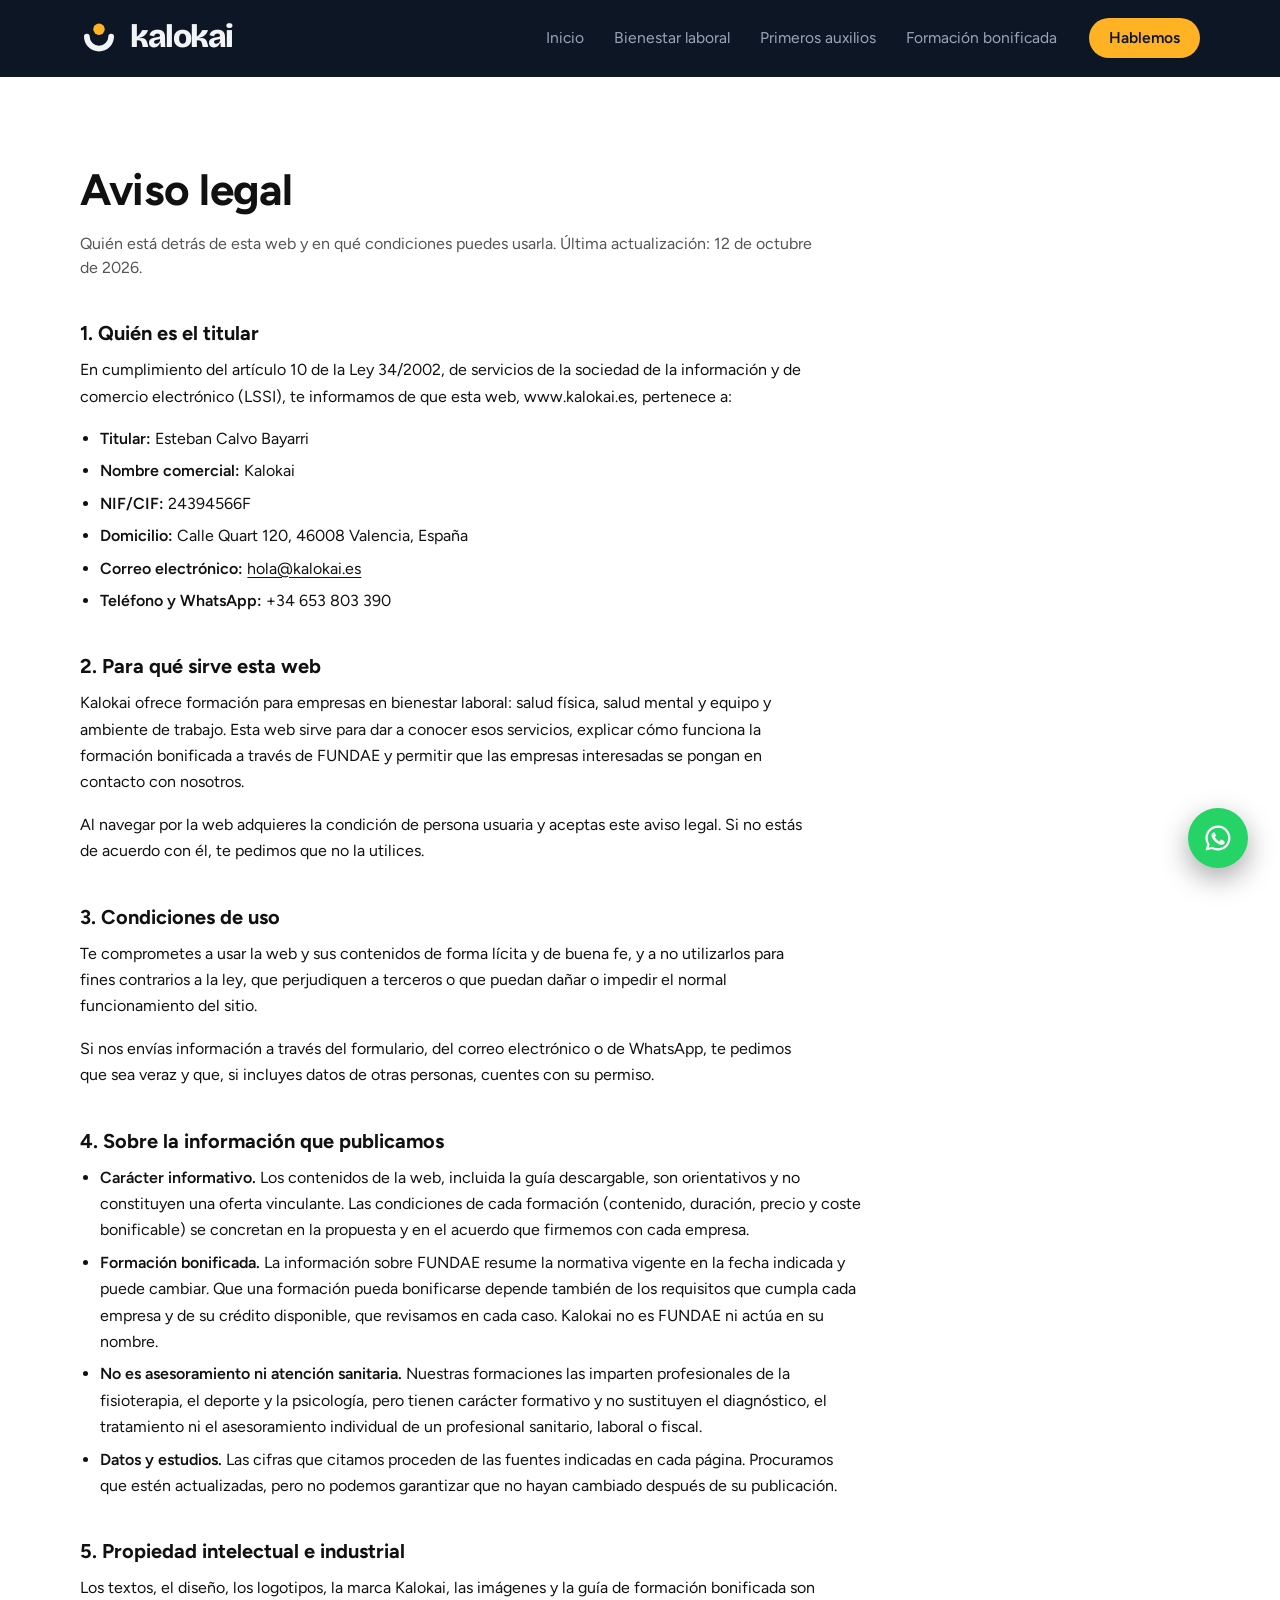
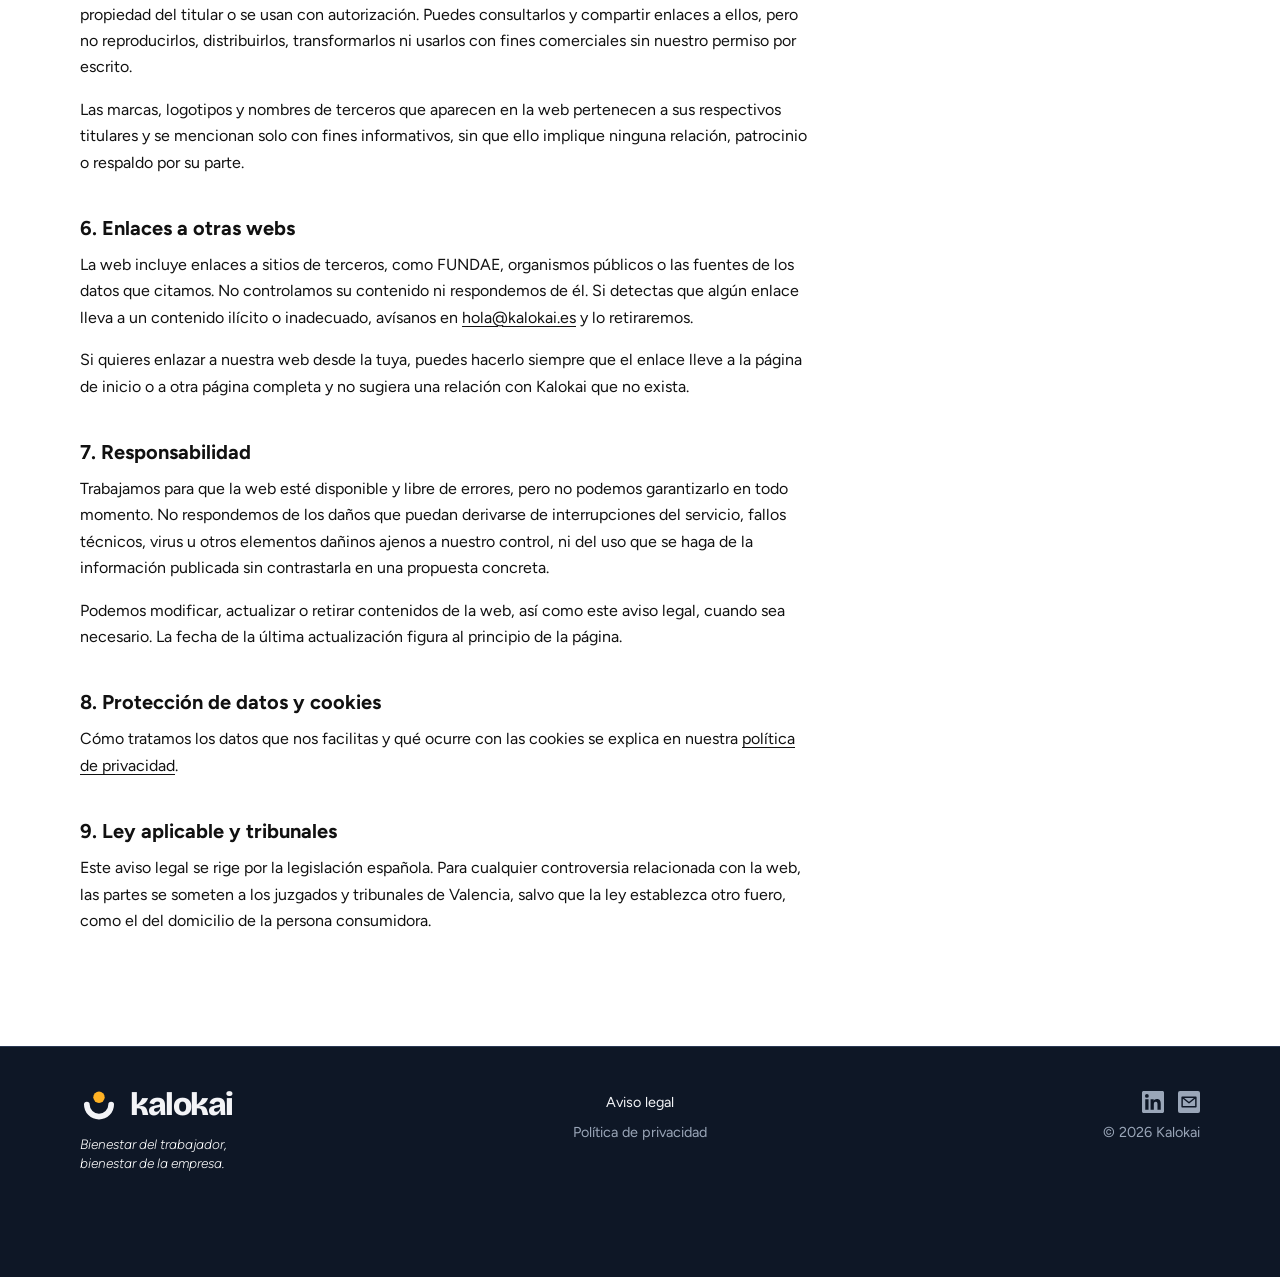
==== aviso-legal.html @ b776b87e "Pie: el correo pasa a ser un icono, junto al de LinkedIn Co-Authored-By: Claude Opus 5.5 <noreply@an" ====
<!doctype html>
<html lang="es">
<head>
  <meta charset="utf-8">
  <meta name="viewport" content="width=device-width, initial-scale=1">
  <title>Aviso legal · Kalokai</title>
  <meta name="description" content="Datos identificativos del titular de la web de Kalokai y condiciones de uso del sitio.">
  <meta name="theme-color" content="#0E1726">
  <meta name="robots" content="noindex">
  <link rel="icon" href="favicon.svg" type="image/svg+xml">
  <link rel="preconnect" href="https://fonts.googleapis.com">
  <link rel="preconnect" href="https://fonts.gstatic.com" crossorigin>
  <link href="https://fonts.googleapis.com/css2?family=Bricolage+Grotesque:opsz,wght@12..96,600;12..96,800&family=Figtree:ital,wght@0,400;0,500;0,600;1,300&display=swap" rel="stylesheet">
  <link rel="stylesheet" href="styles.css">
</head>
<body class="legal-page">
  <a class="skip" href="#contenido">Saltar al contenido</a>

  <header class="site-header">
    <div class="wrap header-inner">
      <a class="logo" href="index.html" aria-label="Kalokai, inicio">
        <svg class="logo-mark" viewBox="0 0 100 100" aria-hidden="true">
          <path d="M18 46 A32 32 0 0 0 82 46" class="logo-arc"></path>
          <circle cx="50" cy="27" r="15" class="logo-dot"></circle>
        </svg>
        <span class="logo-word">kalokai</span>
      </a>
      <nav aria-label="Principal">
        <ul class="nav">
          <li><a href="index.html">Inicio</a></li>
          <li><a href="bienestar-laboral.html">Bienestar laboral</a></li>
          <li><a href="primeros-auxilios.html">Primeros auxilios</a></li>
          <li><a href="formacion-bonificada.html">Formación bonificada</a></li>
        </ul>
      </nav>
      <a class="btn btn-small" href="#solicitud" data-solicitud>Hablemos</a>
    </div>
  </header>

  <main id="contenido">
    <section class="hero page-hero">
      <div class="wrap">
        <h1 class="display">Aviso legal</h1>
        <p class="lede">Quién está detrás de esta web y en qué condiciones puedes usarla. Última actualización: 12 de octubre de 2026.</p>
      </div>
    </section>

    <section class="legal-section">
      <div class="wrap legal">

        <h2>1. Quién es el titular</h2>
        <p>En cumplimiento del artículo 10 de la Ley 34/2002, de servicios de la sociedad de la información y de comercio electrónico (LSSI), te informamos de que esta web, www.kalokai.es, pertenece a:</p>
        <ul>
          <li><strong>Titular:</strong> Esteban Calvo Bayarri</li>
          <li><strong>Nombre comercial:</strong> Kalokai</li>
          <li><strong>NIF/CIF:</strong> 24394566F</li>
          <li><strong>Domicilio:</strong> Calle Quart 120, 46008 Valencia, España</li>
          <li><strong>Correo electrónico:</strong> <a href="mailto:hola@kalokai.es">hola@kalokai.es</a></li>
          <li><strong>Teléfono y WhatsApp:</strong> +34 653 803 390</li>
        </ul>

        <h2>2. Para qué sirve esta web</h2>
        <p>Kalokai ofrece formación para empresas en bienestar laboral: salud física, salud mental y equipo y ambiente de trabajo. Esta web sirve para dar a conocer esos servicios, explicar cómo funciona la formación bonificada a través de FUNDAE y permitir que las empresas interesadas se pongan en contacto con nosotros.</p>
        <p>Al navegar por la web adquieres la condición de persona usuaria y aceptas este aviso legal. Si no estás de acuerdo con él, te pedimos que no la utilices.</p>

        <h2>3. Condiciones de uso</h2>
        <p>Te comprometes a usar la web y sus contenidos de forma lícita y de buena fe, y a no utilizarlos para fines contrarios a la ley, que perjudiquen a terceros o que puedan dañar o impedir el normal funcionamiento del sitio.</p>
        <p>Si nos envías información a través del formulario, del correo electrónico o de WhatsApp, te pedimos que sea veraz y que, si incluyes datos de otras personas, cuentes con su permiso.</p>

        <h2>4. Sobre la información que publicamos</h2>
        <ul>
          <li><strong>Carácter informativo.</strong> Los contenidos de la web, incluida la guía descargable, son orientativos y no constituyen una oferta vinculante. Las condiciones de cada formación (contenido, duración, precio y coste bonificable) se concretan en la propuesta y en el acuerdo que firmemos con cada empresa.</li>
          <li><strong>Formación bonificada.</strong> La información sobre FUNDAE resume la normativa vigente en la fecha indicada y puede cambiar. Que una formación pueda bonificarse depende también de los requisitos que cumpla cada empresa y de su crédito disponible, que revisamos en cada caso. Kalokai no es FUNDAE ni actúa en su nombre.</li>
          <li><strong>No es asesoramiento ni atención sanitaria.</strong> Nuestras formaciones las imparten profesionales de la fisioterapia, el deporte y la psicología, pero tienen carácter formativo y no sustituyen el diagnóstico, el tratamiento ni el asesoramiento individual de un profesional sanitario, laboral o fiscal.</li>
          <li><strong>Datos y estudios.</strong> Las cifras que citamos proceden de las fuentes indicadas en cada página. Procuramos que estén actualizadas, pero no podemos garantizar que no hayan cambiado después de su publicación.</li>
        </ul>

        <h2>5. Propiedad intelectual e industrial</h2>
        <p>Los textos, el diseño, los logotipos, la marca Kalokai, las imágenes y la guía de formación bonificada son propiedad del titular o se usan con autorización. Puedes consultarlos y compartir enlaces a ellos, pero no reproducirlos, distribuirlos, transformarlos ni usarlos con fines comerciales sin nuestro permiso por escrito.</p>
        <p>Las marcas, logotipos y nombres de terceros que aparecen en la web pertenecen a sus respectivos titulares y se mencionan solo con fines informativos, sin que ello implique ninguna relación, patrocinio o respaldo por su parte.</p>

        <h2>6. Enlaces a otras webs</h2>
        <p>La web incluye enlaces a sitios de terceros, como FUNDAE, organismos públicos o las fuentes de los datos que citamos. No controlamos su contenido ni respondemos de él. Si detectas que algún enlace lleva a un contenido ilícito o inadecuado, avísanos en <a href="mailto:hola@kalokai.es">hola@kalokai.es</a> y lo retiraremos.</p>
        <p>Si quieres enlazar a nuestra web desde la tuya, puedes hacerlo siempre que el enlace lleve a la página de inicio o a otra página completa y no sugiera una relación con Kalokai que no exista.</p>

        <h2>7. Responsabilidad</h2>
        <p>Trabajamos para que la web esté disponible y libre de errores, pero no podemos garantizarlo en todo momento. No respondemos de los daños que puedan derivarse de interrupciones del servicio, fallos técnicos, virus u otros elementos dañinos ajenos a nuestro control, ni del uso que se haga de la información publicada sin contrastarla en una propuesta concreta.</p>
        <p>Podemos modificar, actualizar o retirar contenidos de la web, así como este aviso legal, cuando sea necesario. La fecha de la última actualización figura al principio de la página.</p>

        <h2>8. Protección de datos y cookies</h2>
        <p>Cómo tratamos los datos que nos facilitas y qué ocurre con las cookies se explica en nuestra <a href="privacidad.html">política de privacidad</a>.</p>

        <h2>9. Ley aplicable y tribunales</h2>
        <p>Este aviso legal se rige por la legislación española. Para cualquier controversia relacionada con la web, las partes se someten a los juzgados y tribunales de Valencia, salvo que la ley establezca otro fuero, como el del domicilio de la persona consumidora.</p>

      </div>
    </section>
  </main>

  <footer class="site-footer">
    <div class="wrap footer-inner">
      <div class="footer-brand">
        <a class="logo" href="index.html" aria-label="Kalokai, inicio">
          <svg class="logo-mark" viewBox="0 0 100 100" aria-hidden="true">
            <path d="M18 46 A32 32 0 0 0 82 46" class="logo-arc"></path>
            <circle cx="50" cy="27" r="15" class="logo-dot"></circle>
          </svg>
          <span class="logo-word">kalokai</span>
        </a>
        <p class="footer-claim">Bienestar del trabajador,<br>bienestar de la empresa.</p>
      </div>
      <div class="footer-links">
        <a class="footer-link" href="aviso-legal.html" aria-current="page">Aviso legal</a>
        <a class="footer-link" href="privacidad.html">Política de privacidad</a>
      </div>
      <div class="footer-contact">
        <div class="footer-social">
          <a class="footer-icon footer-linkedin" href="https://www.linkedin.com/company/kalokai/" target="_blank" rel="noopener" aria-label="Kalokai en LinkedIn">
            <svg viewBox="0 0 24 24" aria-hidden="true"><path d="M20.45 20.45h-3.56v-5.57c0-1.33-.02-3.04-1.85-3.04-1.85 0-2.14 1.45-2.14 2.94v5.67H9.35V9h3.41v1.56h.05c.48-.9 1.64-1.85 3.37-1.85 3.6 0 4.27 2.37 4.27 5.46v6.28ZM5.34 7.43a2.06 2.06 0 1 1 0-4.13 2.06 2.06 0 0 1 0 4.13ZM7.12 20.45H3.56V9h3.56v11.45ZM22.22 0H1.77C.79 0 0 .77 0 1.73v20.54C0 23.23.79 24 1.77 24h20.45c.98 0 1.78-.77 1.78-1.73V1.73C24 .77 23.2 0 22.22 0Z"/></svg>
          </a>
          <a class="footer-icon footer-mail-icon" href="mailto:hola@kalokai.es" aria-label="Escríbenos a hola@kalokai.es" title="hola@kalokai.es">
            <svg viewBox="0 0 24 24" aria-hidden="true"><rect width="24" height="24" rx="2.2"/><path class="cut" d="M4.5 6.8h15v10.4h-15zM5.2 7.4l6.8 5.4 6.8-5.4"/></svg>
          </a>
        </div>
        <p class="small">© 2026 Kalokai</p>
      </div>
    </div>
  </footer>

  <a class="wa-float" href="https://wa.me/34653803390?text=Hola%20Kalokai%2C%20me%20gustar%C3%ADa%20recibir%20informaci%C3%B3n." target="_blank" rel="noopener" aria-label="Escríbenos por WhatsApp">
    <svg viewBox="0 0 24 24" aria-hidden="true"><path d="M12 2a10 10 0 0 0-8.6 15.1L2 22l5-1.3A10 10 0 1 0 12 2Zm0 18.2a8.2 8.2 0 0 1-4.2-1.1l-.3-.2-3 .8.8-2.9-.2-.3A8.2 8.2 0 1 1 12 20.2Zm4.5-6.1c-.2-.1-1.5-.7-1.7-.8-.2-.1-.4-.1-.6.1l-.8 1c-.1.2-.3.2-.5.1a6.7 6.7 0 0 1-3.3-2.9c-.3-.4.3-.4.7-1.4.1-.2 0-.3 0-.4l-.8-1.8c-.2-.5-.4-.4-.6-.4h-.5a1 1 0 0 0-.7.3 3 3 0 0 0-.9 2.2 5.2 5.2 0 0 0 1.1 2.7 11.8 11.8 0 0 0 4.5 4c1.7.7 2.3.8 3.1.6.5-.1 1.5-.6 1.7-1.2.2-.6.2-1.1.2-1.2-.1-.1-.2-.2-.5-.3Z"/></svg>
  </a>

  <script src="script.js"></script>
</body>
</html>
---- styles.css ----
/* Kalokai — hoja de estilos */

:root {
  /* Paleta */
  --noche: #0E1726;       /* fondo principal */
  --medianoche: #182540;  /* tarjetas y bloques */
  --linea: #2A3852;       /* bordes y separadores */
  --bruma: #9AA6B8;       /* texto secundario */
  --niebla: #C9D1DD;      /* texto de lectura sobre oscuro */
  --claro: #F3F4F7;       /* texto principal y secciones claras */
  --pizarra: #4B5768;     /* texto secundario sobre fondo claro */
  --linea-clara: #D5DAE2; /* separadores sobre fondo claro */
  --ambar: #FFB224;       /* color de marca */
  --ambar-hover: #FFC24D;

  --display: "Bricolage Grotesque", "Helvetica Neue", Arial, sans-serif;
  --text: "Figtree", "Helvetica Neue", Arial, sans-serif;

  --wrap: 1200px;
  --gutter: clamp(16px, 4vw, 40px);
  --section: clamp(80px, 11vw, 144px);
  --radius-lg: 28px;
  --radius-md: 20px;
}

*, *::before, *::after { box-sizing: border-box; }

html { scroll-behavior: smooth; }

body {
  margin: 0;
  background: var(--noche);
  color: var(--claro);
  font-family: var(--text);
  font-size: 1.0625rem;
  line-height: 1.6;
  -webkit-font-smoothing: antialiased;
}

a { color: inherit; }

:focus-visible {
  outline: 2px solid var(--ambar);
  outline-offset: 3px;
  border-radius: 4px;
}

.skip {
  position: absolute;
  left: 16px;
  top: -60px;
  background: var(--ambar);
  color: var(--noche);
  padding: 10px 16px;
  border-radius: 999px;
  z-index: 20;
}
.skip:focus { top: 12px; }

.wrap {
  max-width: var(--wrap);
  margin: 0 auto;
  padding: 0 var(--gutter);
}

/* Logo */

.logo {
  display: inline-flex;
  align-items: center;
  gap: 12px;
  text-decoration: none;
}
.logo-mark { width: 38px; height: 38px; flex-shrink: 0; }
.logo-arc { fill: none; stroke: var(--claro); stroke-width: 15; stroke-linecap: round; }
.logo-dot { fill: var(--ambar); }
.logo-word {
  font-family: var(--display);
  font-weight: 800;
  font-size: 2rem;
  line-height: 1;
  letter-spacing: -0.045em;
  padding-bottom: 3px;
}

/* Tipografía */

.display {
  font-family: var(--display);
  font-weight: 800;
  font-size: clamp(2.9rem, 1.4rem + 5.6vw, 6rem);
  line-height: 0.98;
  letter-spacing: -0.04em;
  margin: 0;
  text-wrap: balance;
}

.h2 {
  font-family: var(--display);
  font-weight: 800;
  font-size: clamp(2.1rem, 1.4rem + 2.6vw, 3.6rem);
  line-height: 1.02;
  letter-spacing: -0.035em;
  margin: 0;
  text-wrap: balance;
}

p { margin: 0 0 1em; }

.lede {
  font-size: clamp(1.15rem, 1rem + 0.5vw, 1.375rem);
  line-height: 1.55;
  color: var(--niebla);
  max-width: 34em;
  margin: 28px 0 0;
}

.intro {
  color: var(--bruma);
  font-size: 1.125rem;
  max-width: 34em;
  margin: 0;
}

.lede strong { font-weight: 600; color: var(--claro); }

/* Botones y enlaces */

.btn {
  display: inline-block;
  background: var(--ambar);
  color: var(--noche);
  font-family: var(--text);
  font-size: 1.0625rem;
  font-weight: 600;
  line-height: 1.2;
  text-decoration: none;
  padding: 16px 28px;
  border: 0;
  border-radius: 999px;
  cursor: pointer;
  transition: background-color 0.2s ease;
}
.btn:hover { background: var(--ambar-hover); }
.btn-small { padding: 11px 20px; font-size: 0.975rem; }

.link {
  font-weight: 500;
  text-decoration: underline;
  text-decoration-color: var(--ambar);
  text-decoration-thickness: 2px;
  text-underline-offset: 6px;
}
.link:hover { color: #FFFFFF; }

/* Cabecera */

.site-header {
  position: sticky;
  top: 0;
  z-index: 10;
  background: color-mix(in srgb, var(--noche) 88%, transparent);
  backdrop-filter: blur(10px);
  border-bottom: 1px solid transparent;
  transition: border-color 0.2s ease;
}
.site-header.scrolled { border-bottom-color: var(--linea); }

.header-inner {
  display: flex;
  align-items: center;
  gap: 32px;
  height: 76px;
}
.header-inner nav { margin-left: auto; }

.nav {
  display: flex;
  gap: 30px;
  list-style: none;
  margin: 0;
  padding: 0;
}
.nav a {
  text-decoration: none;
  font-size: 0.975rem;
  color: var(--bruma);
}
.nav a:hover { color: var(--claro); }

/* Portada */

.hero { padding: clamp(56px, 9vw, 120px) 0 var(--section); overflow: hidden; }

.hero-grid {
  display: grid;
  grid-template-columns: minmax(0, 1.4fr) minmax(0, 1fr);
  gap: clamp(40px, 6vw, 96px);
  align-items: center;
}

.actions {
  display: flex;
  flex-wrap: wrap;
  align-items: center;
  gap: 18px 32px;
  margin-top: 40px;
}

.hero-art { justify-self: end; width: 100%; max-width: 440px; }
.hero-art svg { display: block; width: 100%; height: auto; overflow: visible; }
.ring { fill: none; stroke: var(--linea); stroke-width: 0.6; }
.art-arc { fill: none; stroke: var(--claro); stroke-width: 13; stroke-linecap: round; }
.art-dot { fill: var(--ambar); }

/* El único movimiento automático: el símbolo se dibuja al cargar */
@media (prefers-reduced-motion: no-preference) {
  .art-arc {
    stroke-dasharray: 101;
    stroke-dashoffset: 101;
    animation: draw 1.1s cubic-bezier(0.6, 0, 0.2, 1) 0.2s forwards;
  }
  .art-dot {
    transform-box: fill-box;
    transform-origin: center;
    animation: rise 0.9s cubic-bezier(0.2, 0.8, 0.2, 1.2) 0.9s both;
  }
}
@keyframes draw { to { stroke-dashoffset: 0; } }
@keyframes rise {
  from { opacity: 0; transform: translateY(40%) scale(0.6); }
  to { opacity: 1; transform: none; }
}

/* Enfoque */

.approach { padding: var(--section) 0; }

.approach-head,
.section-head {
  display: grid;
  grid-template-columns: minmax(0, 1fr) minmax(0, 1fr);
  gap: 24px clamp(40px, 6vw, 96px);
  align-items: end;
  margin-bottom: clamp(48px, 6vw, 72px);
}

.principles {
  list-style: none;
  margin: 0;
  padding: 0;
  display: grid;
  grid-template-columns: repeat(3, minmax(0, 1fr));
  gap: clamp(28px, 4vw, 56px);
}
.principles li { border-top: 1px solid var(--linea); padding-top: 32px; }
.principles h3 {
  font-family: var(--display);
  font-weight: 600;
  font-size: 1.6rem;
  line-height: 1.15;
  letter-spacing: -0.02em;
  margin: 22px 0 12px;
}
.principles p { color: var(--bruma); margin: 0; }

.icon {
  width: 32px;
  height: 32px;
  fill: none;
  stroke: var(--ambar);
  stroke-width: 1.6;
  stroke-linecap: round;
  stroke-linejoin: round;
}

/* Frase central */

.statement {
  background: var(--claro);
  color: var(--noche);
  padding: clamp(72px, 10vw, 128px) 0;
}
.statement-inner { display: flex; flex-direction: column; gap: 32px; }
.statement .bar {
  display: block;
  width: 64px;
  height: 8px;
  border-radius: 4px;
  background: var(--ambar);
}
.statement p {
  font-family: var(--display);
  font-weight: 800;
  font-size: clamp(2rem, 1.2rem + 3.4vw, 4.25rem);
  line-height: 1.04;
  letter-spacing: -0.04em;
  max-width: 19em;
  margin: 0;
  text-wrap: balance;
}

/* Áreas */

.areas { padding: var(--section) 0; }

.area-grid {
  display: grid;
  grid-template-columns: repeat(3, minmax(0, 1fr));
  gap: 16px;
}

.area {
  background: var(--medianoche);
  border-radius: var(--radius-lg);
  padding: clamp(28px, 3vw, 40px);
  display: flex;
  flex-direction: column;
}
.area h3 {
  font-family: var(--display);
  font-weight: 800;
  font-size: clamp(2.2rem, 1.8rem + 1.2vw, 3rem);
  line-height: 1;
  letter-spacing: -0.04em;
  margin: 0 0 12px;
}
.hl {
  color: var(--ambar);
  font-family: var(--display);
  font-weight: 800;
  font-size: 1.2em;
  letter-spacing: -0.02em;
}
.area-tag { color: var(--ambar); font-weight: 500; margin: 0 0 28px; }

/* Bloque horizontal de primeros auxilios bajo las tres áreas */
.area-extra {
  margin-top: 48px;
  display: grid;
  grid-template-columns: minmax(0, 1fr) minmax(0, 2fr);
  gap: 24px clamp(32px, 5vw, 72px);
  align-items: center;
}
.area-extra-eyebrow {
  margin: 0 0 10px;
  font-size: 0.8rem;
  font-weight: 600;
  letter-spacing: 0.1em;
  text-transform: uppercase;
  color: var(--bruma);
}
.area-extra .area-tag { margin: 0; }
.area-extra ul {
  margin: 0;
  display: grid;
  grid-template-columns: repeat(2, minmax(0, 1fr));
  gap: 0 clamp(24px, 3vw, 40px);
}
.area-extra li { display: flex; flex-direction: column; gap: 6px; padding: 16px 0 0; }
.area-extra li strong { font-family: var(--display); font-weight: 600; font-size: 1.15rem; letter-spacing: -0.01em; color: var(--claro); }
.area-extra li span { color: var(--niebla); font-size: 0.95rem; line-height: 1.5; }
/* Como las tres áreas, pero con el fondo un par de tonos más claro para marcarlo como un extra */
.area.area-extra { background: #2B3A5A; }
@media (max-width: 980px) {
  .area-extra, .area-extra ul { grid-template-columns: 1fr; }
}
.area ul { list-style: none; margin: auto 0 0; padding: 0; }
.area li {
  padding: 12px 0;
  border-top: 1px solid var(--linea);
  color: var(--niebla);
  font-size: 0.995rem;
}

/* Método */

.method {
  padding: var(--section) 0;
  background: var(--claro);
  color: var(--noche);
}
.method .intro { color: var(--pizarra); }

.steps {
  list-style: none;
  counter-reset: step;
  margin: 0;
  padding: 0;
  display: grid;
  grid-template-columns: repeat(4, minmax(0, 1fr));
  gap: clamp(24px, 3vw, 40px);
}
.steps li { counter-increment: step; }
.steps li::before {
  content: counter(step);
  display: flex;
  align-items: center;
  justify-content: center;
  width: 48px;
  height: 48px;
  border-radius: 50%;
  background: var(--ambar);
  color: var(--noche);
  font-family: var(--display);
  font-weight: 800;
  font-size: 1.25rem;
  margin-bottom: 24px;
}
.steps h3 {
  font-family: var(--display);
  font-weight: 600;
  font-size: 1.35rem;
  line-height: 1.2;
  letter-spacing: -0.015em;
  margin: 0 0 10px;
}
.steps li { border-top: 1px solid var(--linea-clara); padding-top: 28px; }
.steps p { color: var(--pizarra); margin: 0; font-size: 1rem; }

/* Formación bonificada (FUNDAE) */

.bonus { padding: var(--section) 0; }
.bonus-inner { display: flex; flex-direction: column; align-items: center; text-align: center; gap: 32px; }
.bonus .h2 { max-width: 16em; }
.bonus-text { margin: 0; max-width: 38em; color: var(--niebla); font-size: 1.125rem; line-height: 1.6; text-wrap: balance; }

/* Contacto */

.contact { padding: var(--section) 0; }

.contact-card {
  display: grid;
  grid-template-columns: minmax(0, 1fr) minmax(0, 1.25fr);
  gap: clamp(40px, 6vw, 88px);
  background: var(--medianoche);
  border-radius: var(--radius-lg);
  padding: clamp(32px, 5vw, 72px);
  max-width: calc(var(--wrap) - 2 * var(--gutter));
}

.form {
  display: grid;
  grid-template-columns: 1fr 1fr;
  gap: 20px;
}
.field { display: flex; flex-direction: column; gap: 8px; }
.field-wide { grid-column: 1 / -1; }

label { font-size: 0.95rem; font-weight: 500; color: var(--niebla); }

input, select, textarea {
  font: inherit;
  color: var(--claro);
  background: var(--noche);
  border: 1px solid var(--linea);
  border-radius: 14px;
  padding: 13px 16px;
  width: 100%;
}
select { appearance: none; background-image: linear-gradient(45deg, transparent 50%, var(--bruma) 50%), linear-gradient(135deg, var(--bruma) 50%, transparent 50%); background-position: calc(100% - 22px) 50%, calc(100% - 16px) 50%; background-size: 6px 6px; background-repeat: no-repeat; padding-right: 40px; }
textarea { resize: vertical; }
input:focus-visible, select:focus-visible, textarea:focus-visible {
  outline: 2px solid var(--ambar);
  outline-offset: 0;
  border-color: var(--ambar);
}
.field.invalid input { border-color: #FF8A7A; }

.form-foot { display: flex; flex-wrap: wrap; align-items: center; gap: 16px 24px; margin-top: 4px; }
.form-status { margin: 0; font-size: 0.95rem; color: var(--niebla); }
.form-status.error { color: #FF8A7A; }
/* Información básica de protección de datos bajo los formularios */
.form-legal { margin: 0; font-size: 0.72rem; line-height: 1.4; color: var(--bruma); }
.form-legal strong { font-weight: 600; color: var(--niebla); }
.form-legal a { color: var(--niebla); text-decoration-color: var(--ambar); text-underline-offset: 3px; }

/* Pie */

.site-footer { border-top: 1px solid var(--linea); padding: 40px 0 104px; } /* margen inferior para que el botón de WhatsApp no tape el texto */
.footer-inner {
  display: grid;
  grid-template-columns: 1fr auto 1fr;
  align-items: start;
  gap: 24px 32px;
}
.footer-inner p { margin: 0; color: var(--bruma); }
.footer-brand { display: flex; flex-direction: column; align-items: flex-start; gap: 10px; }
.footer-contact { justify-self: end; display: flex; flex-direction: column; align-items: flex-end; gap: 4px; }
.footer-inner .small { font-size: 0.9rem; }
.footer-mail { color: var(--bruma); font-size: 0.9rem; text-decoration: none; }
/* Privacidad y correo a la altura del logo */
.footer-link, .footer-mail { line-height: 30px; }
.footer-mail:hover { color: var(--claro); }

/* Página: bienestar laboral */

/* Primera sección de las páginas interiores: colores invertidos */
.page-hero {
  background: var(--claro);
  color: var(--noche);
  padding-bottom: clamp(56px, 8vw, 104px);
}
.amber { color: var(--ambar); }
.page-hero .lede { max-width: 38em; color: var(--pizarra); }
.principles .hl { font-size: 1.05em; }
.nav a[aria-current="page"] { color: var(--claro); text-decoration: underline; text-decoration-color: var(--ambar); text-decoration-thickness: 2px; text-underline-offset: 8px; }

.facts {
  display: grid;
  grid-template-columns: repeat(3, minmax(0, 1fr));
  gap: 16px;
}
.fact {
  background: var(--medianoche);
  border-radius: var(--radius-lg);
  padding: clamp(28px, 3vw, 40px);
  display: flex;
  flex-direction: column;
  gap: 12px;
}
.fact p { margin: 0; color: var(--niebla); }
.fact cite { font-style: normal; font-size: 0.875rem; color: var(--bruma); margin-top: auto; }
.fact-num {
  font-family: var(--display);
  font-weight: 800;
  font-size: clamp(2.4rem, 1.8rem + 1.6vw, 3.4rem);
  line-height: 1;
  letter-spacing: -0.04em;
  color: var(--ambar);
  font-variant-numeric: tabular-nums;
}

.split {
  display: grid;
  grid-template-columns: minmax(0, 1fr) minmax(0, 1fr);
  gap: clamp(40px, 6vw, 96px);
  align-items: start;
}
.split-text { color: var(--bruma); font-size: 1.125rem; max-width: 34em; margin: 24px 0 0; }
.method .split-text { color: var(--pizarra); }


.gains { list-style: none; margin: 0; padding: 0; display: grid; gap: 12px; }
.gains li {
  display: flex;
  align-items: center;
  gap: 14px;
  padding: 18px 24px;
  border-radius: var(--radius-md);
  background: var(--noche);
  color: var(--claro);
  font-family: var(--display);
  font-weight: 600;
  font-size: 1.25rem;
  letter-spacing: -0.015em;
}
.gains li::before {
  content: "";
  width: 12px;
  height: 12px;
  border-radius: 50%;
  background: var(--ambar);
  flex-shrink: 0;
}

.cta-card { align-items: center; }
.cta-card p { color: var(--niebla); margin: 0; }
.cta-card .actions { margin-top: 28px; }

.contact-sources { padding-bottom: 28px; }
.sources { margin-top: clamp(64px, 8vw, 104px); color: var(--bruma); font-size: 0.7rem; line-height: 1.35; }
.sources p { margin: 0 0 4px; font-weight: 600; color: var(--niebla); }
.sources ul { margin: 0; padding-left: 1.1em; display: grid; gap: 1px; }

/* Menú con más enlaces */
@media (max-width: 1100px) {
  .header-inner { gap: 24px; }
  .nav { gap: 20px; }
  .nav a { font-size: 0.925rem; }
}

/* Página: formación bonificada */

.page-hero .link:hover { color: var(--pizarra); }

/* Cinco pasos: si no caben en una fila, la última fila queda centrada */
.steps.steps-5 {
  --g: clamp(24px, 3vw, 40px);
  display: flex;
  flex-wrap: wrap;
  justify-content: center;
  gap: 48px var(--g);
}
.steps-5 li { flex: 0 0 calc((100% - 4 * var(--g)) / 5); min-width: 0; }
@media (max-width: 1100px) { .steps-5 li { flex-basis: calc((100% - 2 * var(--g)) / 3); } }
@media (max-width: 680px) { .steps-5 li { flex-basis: 100%; } }

.credit-card {
  background: var(--medianoche);
  border-radius: var(--radius-lg);
  padding: clamp(28px, 3vw, 40px);
}
.credit-label { color: var(--niebla); font-weight: 500; margin: 0 0 16px; }
.credit-table { width: 100%; border-collapse: collapse; font-variant-numeric: tabular-nums; }
.credit-table th {
  text-align: left;
  font-size: 0.8rem;
  font-weight: 600;
  letter-spacing: 0.06em;
  text-transform: uppercase;
  color: var(--bruma);
  padding: 0 0 10px;
}
.credit-table th:last-child, .credit-table td:last-child { text-align: right; }
.credit-table td { padding: 14px 0; border-top: 1px solid var(--linea); color: var(--niebla); }
.credit-table td:last-child {
  font-family: var(--display);
  font-weight: 800;
  font-size: 1.35rem;
  color: var(--ambar);
}
.credit-note { color: var(--bruma); font-size: 0.875rem; margin: 16px 0 0; }

.faq { max-width: 52em; }
.faq details { border-top: 1px solid var(--linea); }
.faq details:last-child { border-bottom: 1px solid var(--linea); }
.faq summary {
  display: flex;
  justify-content: space-between;
  align-items: center;
  gap: 24px;
  padding: 22px 0;
  cursor: pointer;
  list-style: none;
  font-family: var(--display);
  font-weight: 600;
  font-size: 1.25rem;
  letter-spacing: -0.015em;
}
.faq summary::-webkit-details-marker { display: none; }
.faq summary::after { content: "+"; color: var(--ambar); font-size: 1.75rem; line-height: 1; flex-shrink: 0; }
.faq details[open] summary::after { content: "−"; }
.faq details p { color: var(--niebla); margin: 0 0 24px; max-width: 46em; }

/* Página: política de privacidad */

.legal-section { padding: clamp(56px, 8vw, 104px) 0 var(--section); }
.legal > * { max-width: 46em; }
.legal h2 {
  font-family: var(--display);
  font-weight: 600;
  font-size: 1.5rem;
  line-height: 1.2;
  letter-spacing: -0.015em;
  margin: 48px 0 14px;
}
.legal h2:first-child { margin-top: 0; }
.legal p, .legal li { color: var(--niebla); }
.legal strong { color: var(--claro); font-weight: 600; }
.legal ul { margin: 0 0 1em; padding-left: 1.2em; display: grid; gap: 6px; }
.legal a, .check a { color: var(--claro); text-decoration-color: var(--ambar); text-underline-offset: 3px; }

.footer-links { display: flex; flex-direction: column; align-items: center; }
.footer-link { color: var(--bruma); font-size: 0.9rem; text-decoration: none; }
.footer-link:hover, .footer-link[aria-current="page"] { color: var(--claro); }

/* Menú para móvil y tablet */

.menu-toggle {
  display: none;
  width: 44px;
  height: 44px;
  border: 1px solid var(--linea);
  border-radius: 50%;
  background: transparent;
  cursor: pointer;
  flex-direction: column;
  align-items: center;
  justify-content: center;
  gap: 4px;
  flex-shrink: 0;
}
.menu-toggle span {
  display: block;
  width: 18px;
  height: 2px;
  border-radius: 2px;
  background: var(--claro);
  transition: transform 0.2s ease, opacity 0.2s ease;
}
.menu-toggle.open span:nth-child(1) { transform: translateY(6px) rotate(45deg); }
.menu-toggle.open span:nth-child(2) { opacity: 0; }
.menu-toggle.open span:nth-child(3) { transform: translateY(-6px) rotate(-45deg); }

.mobile-menu {
  border-top: 1px solid var(--linea);
  background: var(--noche);
}
.mobile-menu ul { list-style: none; margin: 0 auto; padding-top: 8px; padding-bottom: 24px; }
.mobile-menu li { border-bottom: 1px solid var(--linea); }
.mobile-menu a {
  display: block;
  padding: 18px 0;
  text-decoration: none;
  font-family: var(--display);
  font-weight: 600;
  font-size: 1.4rem;
  letter-spacing: -0.015em;
  color: var(--niebla);
}
.mobile-menu a:hover, .mobile-menu a[aria-current="page"] { color: var(--claro); }
.mobile-menu a[aria-current="page"] { text-decoration: underline; text-decoration-color: var(--ambar); text-decoration-thickness: 2px; text-underline-offset: 8px; }

/* Formulario emergente de solicitud */

.form-dialog {
  width: min(760px, calc(100% - 32px));
  max-height: calc(100% - 32px);
  overflow-y: auto;
  border: 0;
  border-radius: var(--radius-lg);
  background: var(--medianoche);
  color: var(--claro);
  padding: clamp(28px, 4vw, 48px);
}
.form-dialog::backdrop { background: rgba(14, 23, 38, 0.75); backdrop-filter: blur(4px); }
.dialog-close {
  position: absolute;
  top: 16px;
  right: 16px;
  width: 44px;
  height: 44px;
  border: 1px solid var(--linea);
  border-radius: 50%;
  background: transparent;
  color: var(--claro);
  font-size: 1.6rem;
  line-height: 1;
  cursor: pointer;
}
.dialog-close:hover { border-color: var(--ambar); }
.dialog-title {
  font-family: var(--display);
  font-weight: 800;
  font-size: clamp(1.8rem, 1.4rem + 1.4vw, 2.4rem);
  line-height: 1.05;
  letter-spacing: -0.035em;
  margin: 0 56px 10px 0;
}
.dialog-intro { color: var(--bruma); margin: 0 0 28px; }
.form fieldset { border: 0; margin: 0; padding: 0; min-width: 0; }
.form legend { font-size: 0.95rem; font-weight: 500; color: var(--niebla); margin-bottom: 8px; padding: 0; }
.chips { display: flex; flex-wrap: wrap; gap: 8px; }
.chips label {
  display: inline-flex;
  align-items: center;
  gap: 8px;
  padding: 10px 16px;
  border: 1px solid var(--linea);
  border-radius: 999px;
  cursor: pointer;
  color: var(--niebla);
}
.chips input { width: auto; padding: 0; flex: none; accent-color: var(--ambar); margin: 0; }
.chips label:has(input:checked) { border-color: var(--ambar); color: var(--claro); }
.check { display: flex; gap: 10px; align-items: flex-start; font-weight: 400; color: var(--niebla); }
.check input { width: auto; padding: 0; flex: none; margin-top: 5px; accent-color: var(--ambar); }
.optional { color: var(--bruma); font-weight: 400; }
[hidden] { display: none !important; }

/* Botón flotante de WhatsApp */

.wa-float {
  position: fixed;
  right: clamp(16px, 3vw, 32px);
  bottom: clamp(16px, 3vw, 32px);
  z-index: 15;
  width: 60px;
  height: 60px;
  border-radius: 50%;
  background: #25D366; /* verde corporativo de WhatsApp */
  color: #FFFFFF;
  display: flex;
  align-items: center;
  justify-content: center;
  box-shadow: 0 10px 28px rgba(0, 0, 0, 0.35);
  transition: background-color 0.2s ease, transform 0.2s ease;
}
.wa-float:hover { background: #1EBE5B; transform: translateY(-2px); }
.wa-float svg { width: 30px; height: 30px; fill: currentColor; }

/* Pantallas medianas y pequeñas */

@media (max-width: 980px) {
  .hero-grid { grid-template-columns: 1fr; }
  .hero-art { justify-self: start; max-width: 260px; order: -1; }
  .approach-head, .section-head, .contact-card { grid-template-columns: 1fr; }
  .principles, .area-grid, .split { grid-template-columns: 1fr; }
  .facts { grid-template-columns: 1fr; }
  .nav { display: none; }
  .header-inner { justify-content: space-between; gap: 12px; }
  .header-inner .btn-small { margin-left: auto; }
  .menu-toggle { display: flex; }
  .steps { grid-template-columns: 1fr 1fr; row-gap: 48px; }
}

@media (max-width: 680px) {
  .hero-art { max-width: 180px; }
  .steps { grid-template-columns: 1fr; }
  .facts { grid-template-columns: 1fr; }
  .form { grid-template-columns: 1fr; }
  .contact-card { border-radius: var(--radius-md); }
  .footer-inner { grid-template-columns: 1fr; justify-items: center; text-align: center; }
  .footer-brand { align-items: center; }
  .footer-contact { justify-self: center; align-items: center; }
  .footer-links { margin: 16px 0; }
}

/* Secciones centradas: frase central de inicio y primera sección de las páginas interiores */
.statement-inner { align-items: center; text-align: center; }
.page-hero .wrap { text-align: center; }
.page-hero .display { margin-left: auto; margin-right: auto; }
.page-hero .lede { margin-left: auto; margin-right: auto; text-wrap: balance; }
.page-hero .actions { justify-content: center; }

/* Logo de FUNDAE en «Un dinero que ya es tuyo» */
.fundae-logo { display: block; width: 100%; max-width: 262px; height: auto; margin: 36px 0 8px; }
@media (max-width: 680px) {
  .fundae-logo { max-width: 54%; margin: 32px 0 4px; }
}

/* Frase del pie: blanca, fina y en cursiva */
.footer-inner .footer-claim { color: #fff; font-weight: 300;font-size: 0.85rem; font-style: italic; line-height: 1.4; margin: 0; }

/* Botón secundario: contorno oscuro sobre fondo claro, se rellena al pasar el ratón */
.btn-secondary {
  display: inline-flex;
  align-items: center;
  gap: 10px;
  background: transparent;
  color: var(--noche);
  box-shadow: inset 0 0 0 2px var(--noche);
  transition: background-color 0.2s ease, color 0.2s ease;
}
.btn-secondary:hover { background: var(--noche); color: var(--claro); }
.btn-secondary:focus-visible { outline: 2px solid var(--ambar); outline-offset: 3px; }
.btn-icon { width: 20px; height: 20px; flex: none; fill: none; stroke: currentColor; stroke-width: 2.2; stroke-linecap: round; stroke-linejoin: round; }

/* Ventana de la guía: portada a un lado, formulario al otro */
.guia-dialog { width: min(940px, calc(100% - 32px)); padding: 0; }
.guia-grid { display: grid; grid-template-columns: minmax(0, 5fr) minmax(0, 7fr); }
.guia-cover {
  display: flex;
  align-items: center;
  justify-content: center;
  padding: clamp(28px, 4vw, 48px);
  background: #FFFFFF;
}
.guia-cover img {
  display: block;
  width: 100%;
  max-width: 300px;
  height: auto;
  border-radius: 6px;
  box-shadow: 0 2px 6px rgba(14, 23, 38, 0.12), 0 24px 48px rgba(14, 23, 38, 0.28);
  transform: rotate(-2deg);
}
.guia-body { padding: clamp(28px, 4vw, 48px); }
.guia-ok { padding: 8px 0; }
.guia-ok-icon { width: 48px; height: 48px; fill: none; stroke: var(--ambar); stroke-width: 1.8; stroke-linecap: round; stroke-linejoin: round; }
.guia-ok-title { font-family: var(--display); font-weight: 800; font-size: 1.5rem; letter-spacing: -0.03em; margin: 12px 0 8px; }
.guia-ok-text { color: var(--niebla); margin: 0; }
.guia-ok-text strong { color: var(--claro); font-weight: 600; }

@media (max-width: 760px) {
  .guia-grid { grid-template-columns: 1fr; }
  .guia-cover { padding: 32px 24px; }
  .guia-dialog .dialog-close { color: var(--noche); border-color: var(--linea-clara); background: #FFFFFF; }
  .guia-dialog .dialog-close:hover { border-color: var(--ambar); }
  .guia-cover img { max-width: 140px; }
  .guia-body { padding-top: 24px; }
  .guia-form { grid-template-columns: 1fr; }
}
/* Campo trampa para robots: fuera de la vista de las personas */
.guia-trampa { position: absolute; left: -9999px; width: 1px; height: 1px; overflow: hidden; }


/* ------------------------------------------------------------------
   Páginas legales (política de privacidad y aviso legal)
   El contenido es sobrio: fondo blanco, texto negro y una sola tipografía.
   Los títulos solo se distinguen por tamaño y peso.
   La cabecera, el pie y el botón de WhatsApp son los de toda la web.
   ------------------------------------------------------------------ */
.legal-page {
  --legal-negro: #111111;
  --legal-gris: #555555;
}
.legal-page main { background: #FFFFFF; color: var(--legal-negro); }
.legal-page main :focus-visible { outline-color: var(--legal-negro); }

/* Título de la página */
.legal-page .page-hero { background: #FFFFFF; color: var(--legal-negro); padding: clamp(48px, 7vw, 88px) 0 0; }
.legal-page .page-hero .wrap { text-align: left; }
.legal-page .page-hero .display {
  font-family: var(--text);
  font-weight: 700;
  font-size: clamp(2rem, 1.6rem + 1.6vw, 2.75rem);
  line-height: 1.15;
  letter-spacing: -0.01em;
  margin-left: 0;
}
.legal-page .page-hero .lede {
  margin: 16px 0 0;
  max-width: 46em;
  font-size: 1rem;
  color: var(--legal-gris);
  text-wrap: pretty;
}

/* Texto legal */
.legal-page .legal-section { padding: 40px 0 96px; }
.legal-page .legal h2 {
  font-family: var(--text);
  font-weight: 700;
  font-size: 1.25rem;
  letter-spacing: 0;
  margin: 40px 0 12px;
  color: var(--legal-negro);
}
.legal-page .legal h2:first-child { margin-top: 0; }
.legal-page .legal h3 { font-family: var(--text); font-weight: 600; font-size: 1.05rem; color: var(--legal-negro); }
.legal-page .legal p,
.legal-page .legal li { color: var(--legal-negro); font-size: 1rem; line-height: 1.65; }
.legal-page .legal strong { color: var(--legal-negro); font-weight: 600; }
.legal-page .legal a { color: var(--legal-negro); text-decoration: underline; text-decoration-color: currentColor; text-decoration-thickness: 1px; }

/* Página: primeros auxilios */
.page-eyebrow {
  margin: 0 0 18px;
  font-size: 0.8rem;
  font-weight: 600;
  letter-spacing: 0.1em;
  text-transform: uppercase;
  color: var(--pizarra);
}
.page-eyebrow a { color: inherit; text-decoration: underline; text-decoration-color: var(--ambar); text-decoration-thickness: 2px; text-underline-offset: 4px; }
.resumen { margin: 0; }
.resumen div { display: flex; justify-content: space-between; gap: 16px; padding: 14px 0; border-top: 1px solid var(--linea); }
.resumen dt { color: var(--bruma); }
.resumen dd { margin: 0; color: var(--claro); font-weight: 600; text-align: right; }
.temario { display: grid; grid-template-columns: repeat(2, minmax(0, 1fr)); gap: 16px; }
.temario .area-extra-eyebrow { margin-bottom: 14px; }
.method .principles li { border-top-color: var(--linea-clara); }
.method .principles p { color: var(--pizarra); }
.split-center { align-items: center; }
@media (max-width: 760px) {
  .temario { grid-template-columns: 1fr; }
}

/* Inicio: el bloque de primeros auxilios es un enlace a su página */
.area-extra { position: relative; transition: background-color 0.2s ease; }
.area.area-extra:hover { background: #33446A; }
.area-extra-link { display: inline-flex; align-items: center; gap: 8px; margin-top: 18px; color: var(--claro); font-weight: 600; text-decoration: underline; text-decoration-color: var(--ambar); text-decoration-thickness: 2px; text-underline-offset: 6px; }
.area-extra-link::after { content: ""; position: absolute; inset: 0; border-radius: inherit; }
.area-extra-link:focus-visible { outline: none; }
.area-extra:has(.area-extra-link:focus-visible) { outline: 2px solid var(--ambar); outline-offset: 3px; }
/* Bloque 1 del temario (PAS): a todo el ancho; título arriba y los cuatro pasos debajo */
.area.temario-base { margin-bottom: 16px; }
.temario-base .area-tag { margin: 0 0 20px; }
.temario-base ul { margin: 0; display: grid; grid-template-columns: repeat(4, minmax(0, 1fr)); gap: 0 clamp(24px, 3vw, 40px); }
.temario-base li { display: flex; flex-direction: column; gap: 6px; padding: 16px 0 0; }
.temario-base li strong { font-family: var(--display); font-weight: 600; font-size: 1.1rem; letter-spacing: -0.01em; color: var(--claro); }
.temario-base li span { color: var(--niebla); font-size: 0.95rem; line-height: 1.5; }
@media (max-width: 980px) {
  .temario-base ul { grid-template-columns: repeat(2, minmax(0, 1fr)); row-gap: 20px; }
}
@media (max-width: 560px) {
  .temario-base ul { grid-template-columns: 1fr; row-gap: 4px; }
}
}

/* Bloque de primeros auxilios en inicio: los cinco bloques del temario, título y subtítulo en ámbar */
.area-extra ul.area-extra-list { grid-template-columns: repeat(3, minmax(0, 1fr)); row-gap: 8px; }
.area-extra-list li { gap: 4px; }
.area-extra-list li strong { font-size: 1.05rem; line-height: 1.25; }
.area-extra-list li span { color: var(--bruma); font-weight: 500; font-size: 0.9rem; line-height: 1.4; }
@media (max-width: 980px) {
  .area-extra ul.area-extra-list { grid-template-columns: repeat(2, minmax(0, 1fr)); }
}
@media (max-width: 520px) {
  .area-extra ul.area-extra-list { grid-template-columns: 1fr; row-gap: 0; }
  .area-extra-list li { padding: 9px 0 8px; gap: 2px; }
  .area-extra-list li strong { font-size: 1rem; }
  .area-extra-list li span { font-size: 0.875rem; line-height: 1.35; }
  .area-extra { row-gap: 16px; }
}

/* Temario de primeros auxilios: bloques 2 a 5 plegados hasta el subtítulo */
/* Cada tarjeta crece sola al abrirla; script.js iguala la altura de los títulos de cada fila
   para que, cerradas, las dos tarjetas midan lo mismo */
.temario { align-items: start; }
.temario .area-tag { margin-bottom: 20px; }
.temario-mas { border-top: 1px solid var(--linea); }
.temario-mas summary {
  list-style: none;
  cursor: pointer;
  display: flex;
  align-items: center;
  justify-content: space-between;
  gap: 16px;
  padding: 16px 0 0;
  font-weight: 600;
  color: var(--claro);
}
.temario-mas summary::-webkit-details-marker { display: none; }
.temario-mas summary::after { content: "+"; color: var(--ambar); font-size: 1.6rem; line-height: 1; }
.temario-mas[open] summary { font-size: 0; }
.temario-mas[open] summary::before { content: "Ocultar contenidos"; font-size: 1rem; }
.temario-mas[open] summary::after { content: "−"; }
.temario-mas summary:hover { color: var(--ambar); }
.temario-mas summary:focus-visible { outline: 2px solid var(--ambar); outline-offset: 4px; border-radius: 4px; }
.temario-mas ul { margin: 12px 0 0; }




/* Formación bonificada: preguntas frecuentes al final, sobre fondo claro */
.faq-section { background: var(--claro); color: var(--noche); }
.faq-section .h2 { color: var(--noche); }
.faq-section .intro { color: var(--pizarra); }
.faq-section .faq details { border-top-color: var(--linea-clara); }
.faq-section .faq details:last-child { border-bottom-color: var(--linea-clara); }
.faq-section .faq summary { color: var(--noche); }
.faq-section .faq details p { color: var(--pizarra); }

/* Primeros auxilios: sección de contacto sobre fondo claro */
.contact-light { background: var(--claro); }

/* Enlaces a la política de privacidad en los formularios: sin subrayado */
.check a,
.form-legal a { text-decoration: none; }
.check a:hover,
.form-legal a:hover { color: var(--ambar); }

/* Aviso de protección de datos: todo el texto igual, sin destacados */
.form-legal strong { font-weight: inherit; color: inherit; }
.form-legal a { color: inherit; }

/* LinkedIn y correo en el pie, como iconos */
.footer-social { display: flex; align-items: center; gap: 14px; height: 30px; }
.footer-icon { display: inline-flex; color: var(--bruma); transition: color 0.2s ease; }
.footer-icon svg { width: 22px; height: 22px; fill: currentColor; }
.footer-icon .cut { fill: none; stroke: var(--noche); stroke-width: 1.6; stroke-linejoin: round; stroke-linecap: round; }
.footer-icon:hover { color: var(--claro); }
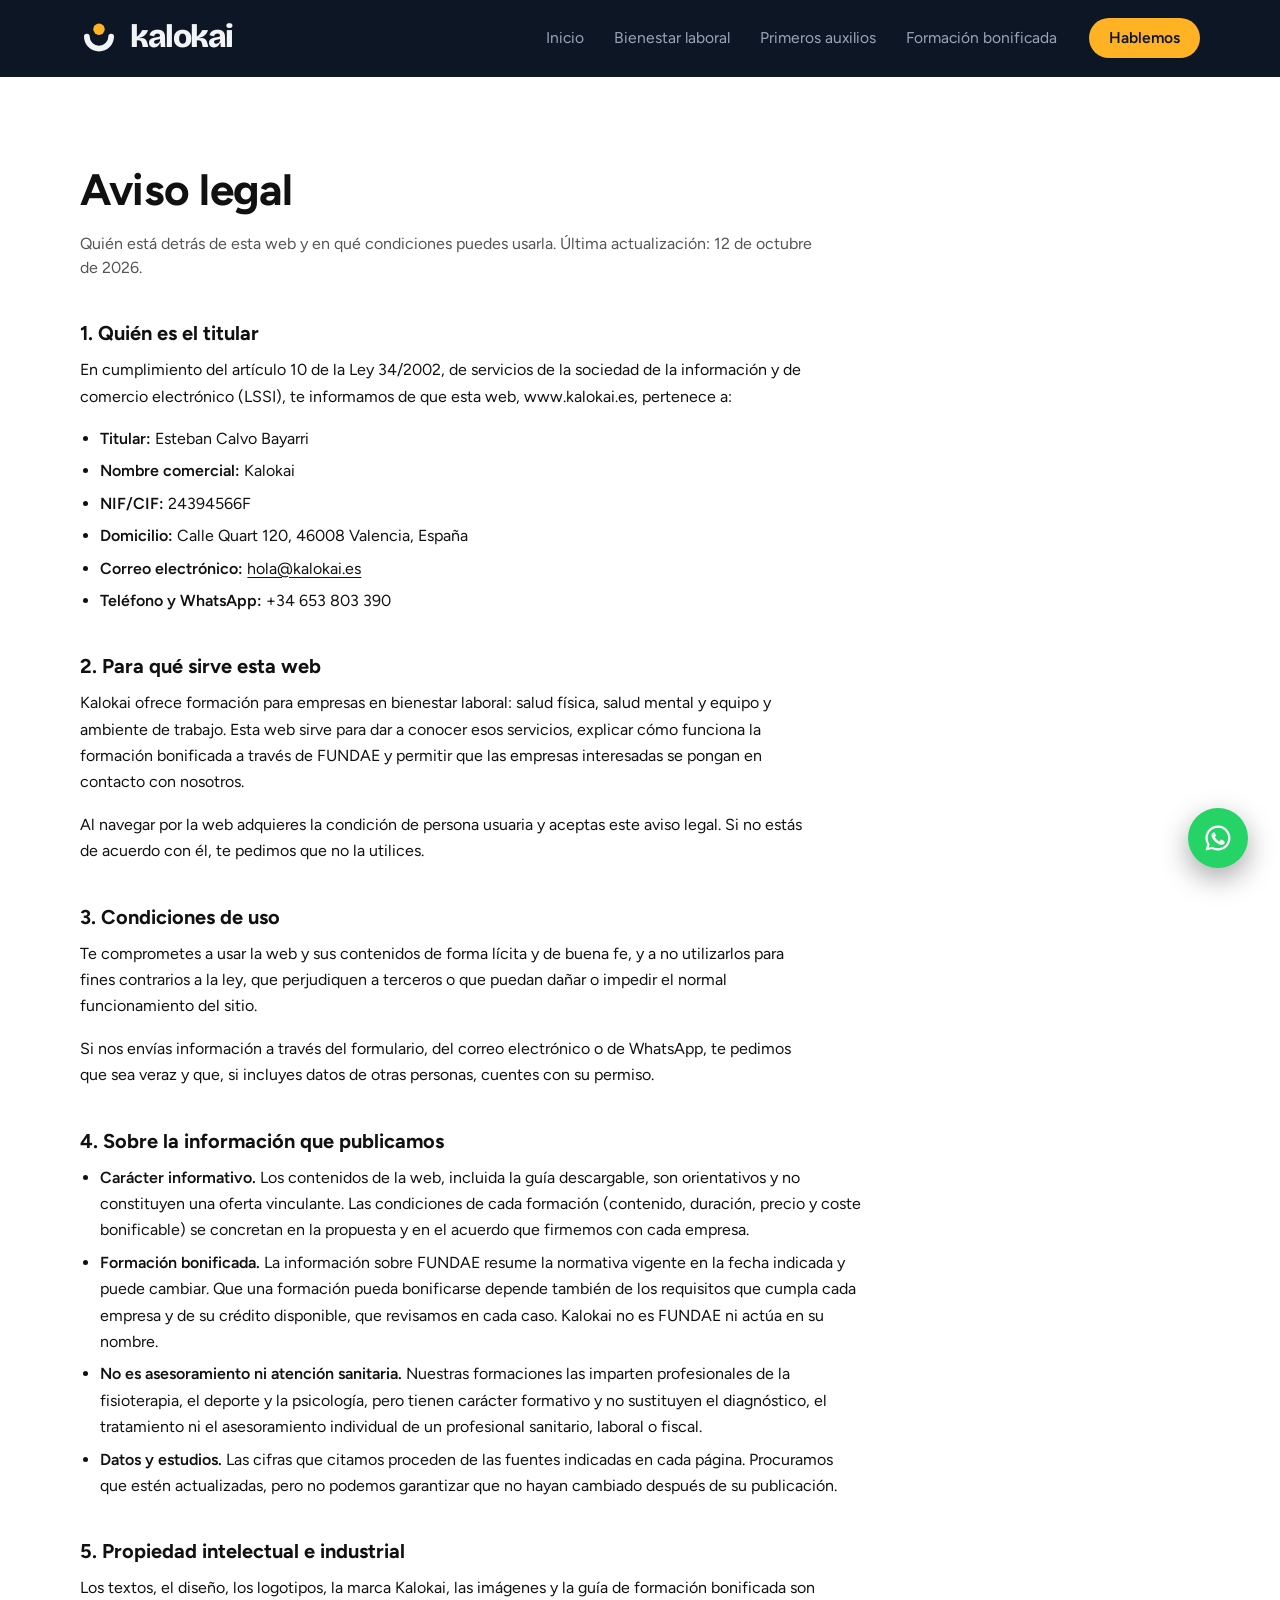
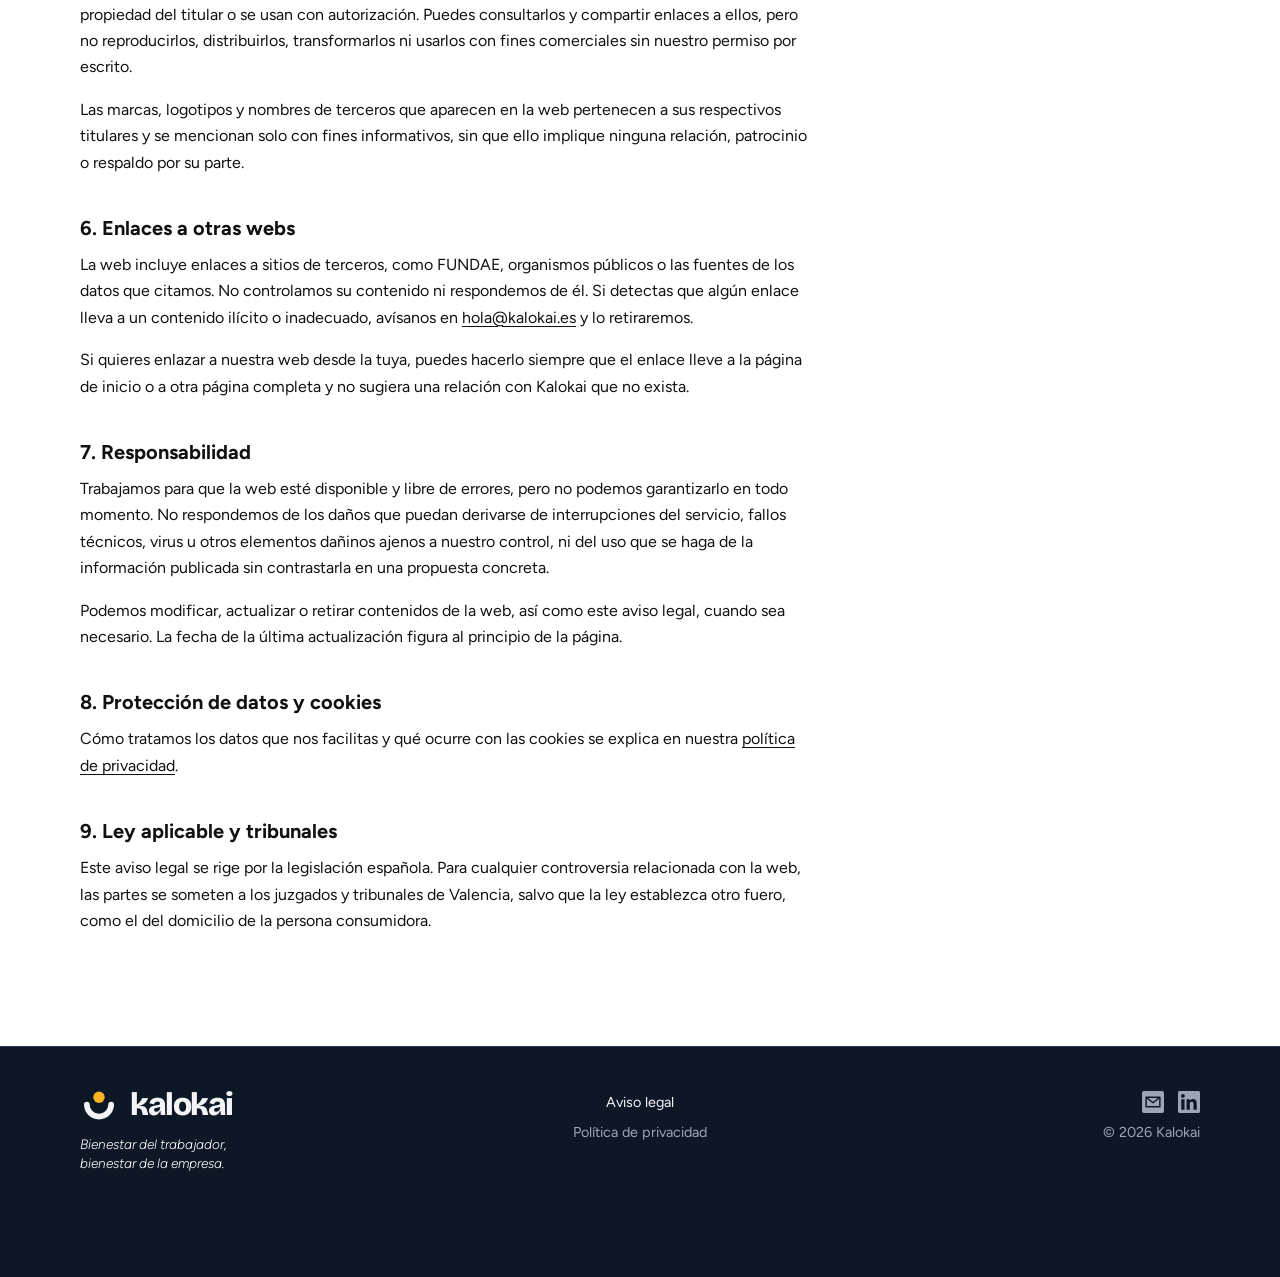
==== commit 67a0f743: "Pie: primero el icono del correo y después el de LinkedIn Co-Authored-By: Claude Opus 5.5 <noreply@a" ====
--- a/aviso-legal.html
+++ b/aviso-legal.html
@@ -115,11 +115,11 @@
       </div>
       <div class="footer-contact">
         <div class="footer-social">
+          <a class="footer-icon footer-mail-icon" href="mailto:hola@kalokai.es" aria-label="Escríbenos a hola@kalokai.es" title="hola@kalokai.es">
+            <svg viewBox="0 0 24 24" aria-hidden="true"><rect width="24" height="24" rx="2.2"/><path class="cut" d="M4.5 6.8h15v10.4h-15zM5.2 7.4l6.8 5.4 6.8-5.4"/></svg>
+          </a>
           <a class="footer-icon footer-linkedin" href="https://www.linkedin.com/company/kalokai/" target="_blank" rel="noopener" aria-label="Kalokai en LinkedIn">
             <svg viewBox="0 0 24 24" aria-hidden="true"><path d="M20.45 20.45h-3.56v-5.57c0-1.33-.02-3.04-1.85-3.04-1.85 0-2.14 1.45-2.14 2.94v5.67H9.35V9h3.41v1.56h.05c.48-.9 1.64-1.85 3.37-1.85 3.6 0 4.27 2.37 4.27 5.46v6.28ZM5.34 7.43a2.06 2.06 0 1 1 0-4.13 2.06 2.06 0 0 1 0 4.13ZM7.12 20.45H3.56V9h3.56v11.45ZM22.22 0H1.77C.79 0 0 .77 0 1.73v20.54C0 23.23.79 24 1.77 24h20.45c.98 0 1.78-.77 1.78-1.73V1.73C24 .77 23.2 0 22.22 0Z"/></svg>
-          </a>
-          <a class="footer-icon footer-mail-icon" href="mailto:hola@kalokai.es" aria-label="Escríbenos a hola@kalokai.es" title="hola@kalokai.es">
-            <svg viewBox="0 0 24 24" aria-hidden="true"><rect width="24" height="24" rx="2.2"/><path class="cut" d="M4.5 6.8h15v10.4h-15zM5.2 7.4l6.8 5.4 6.8-5.4"/></svg>
           </a>
         </div>
         <p class="small">© 2026 Kalokai</p>
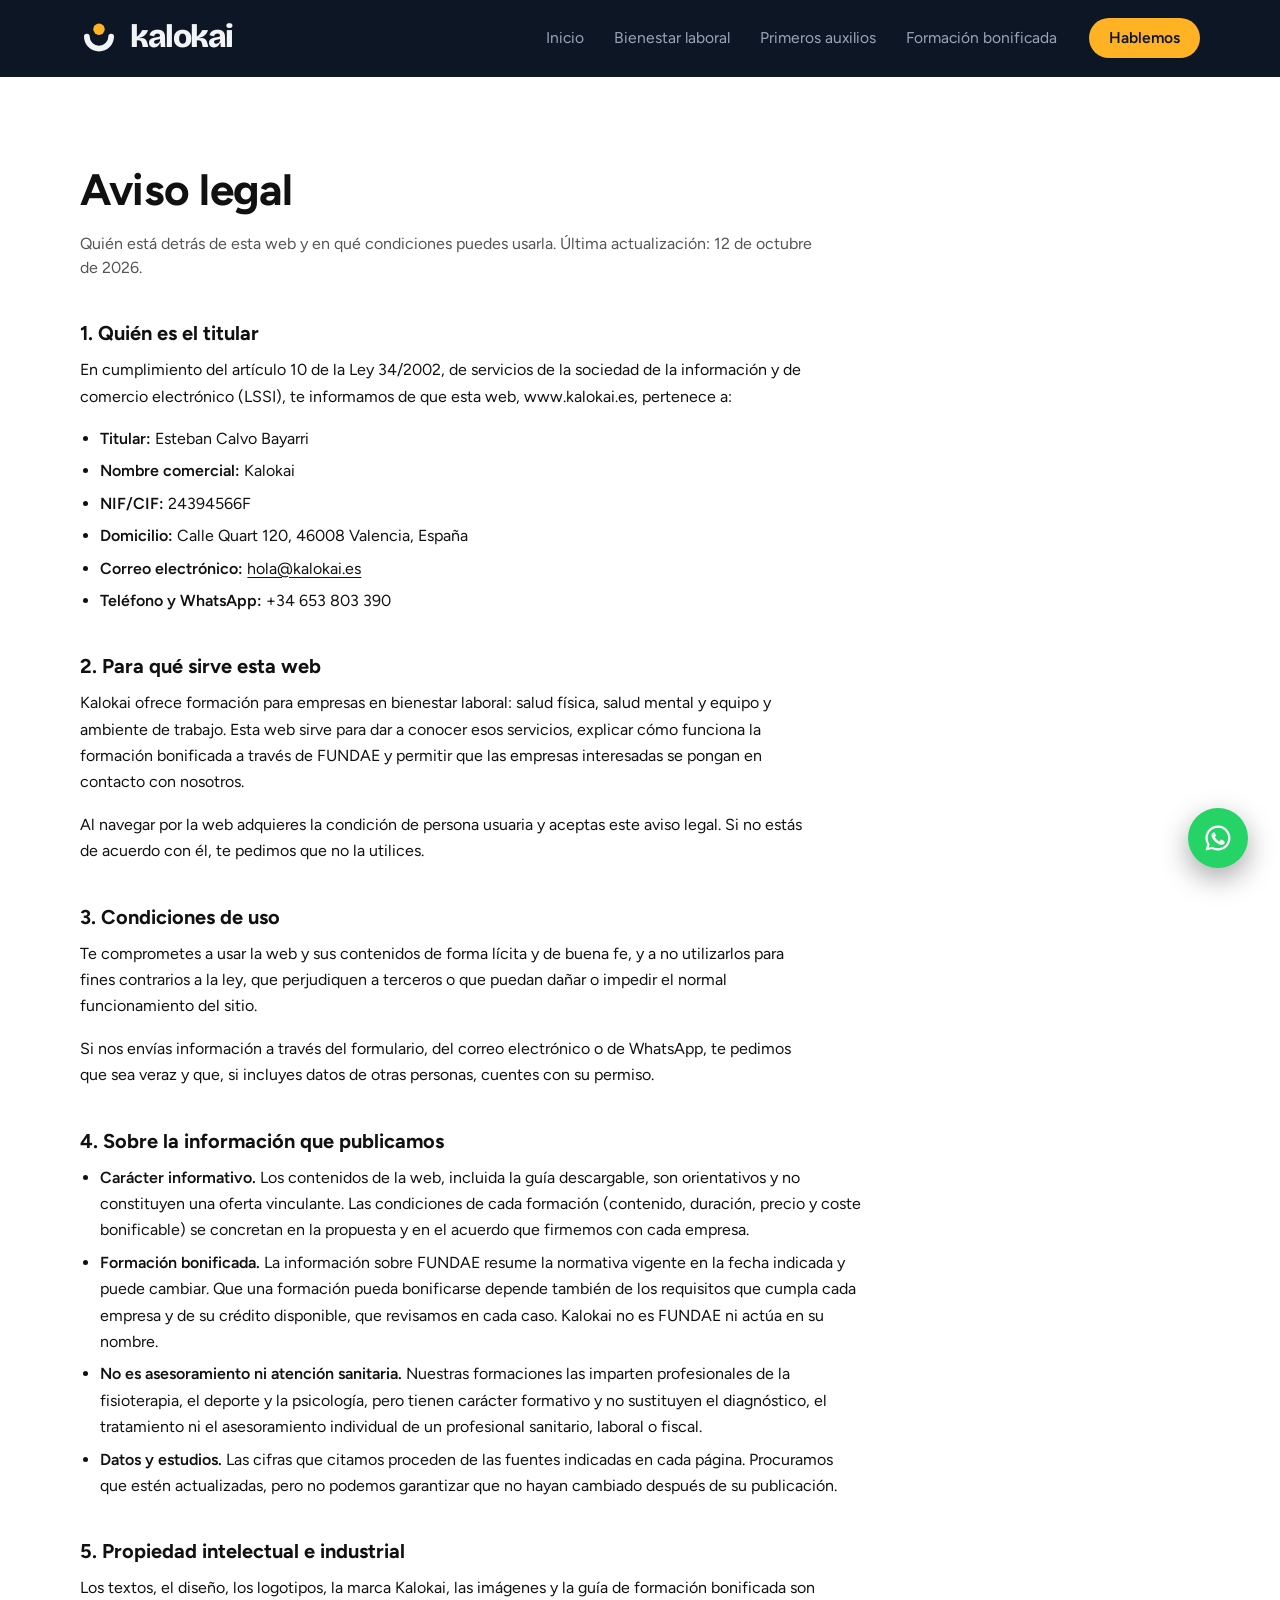
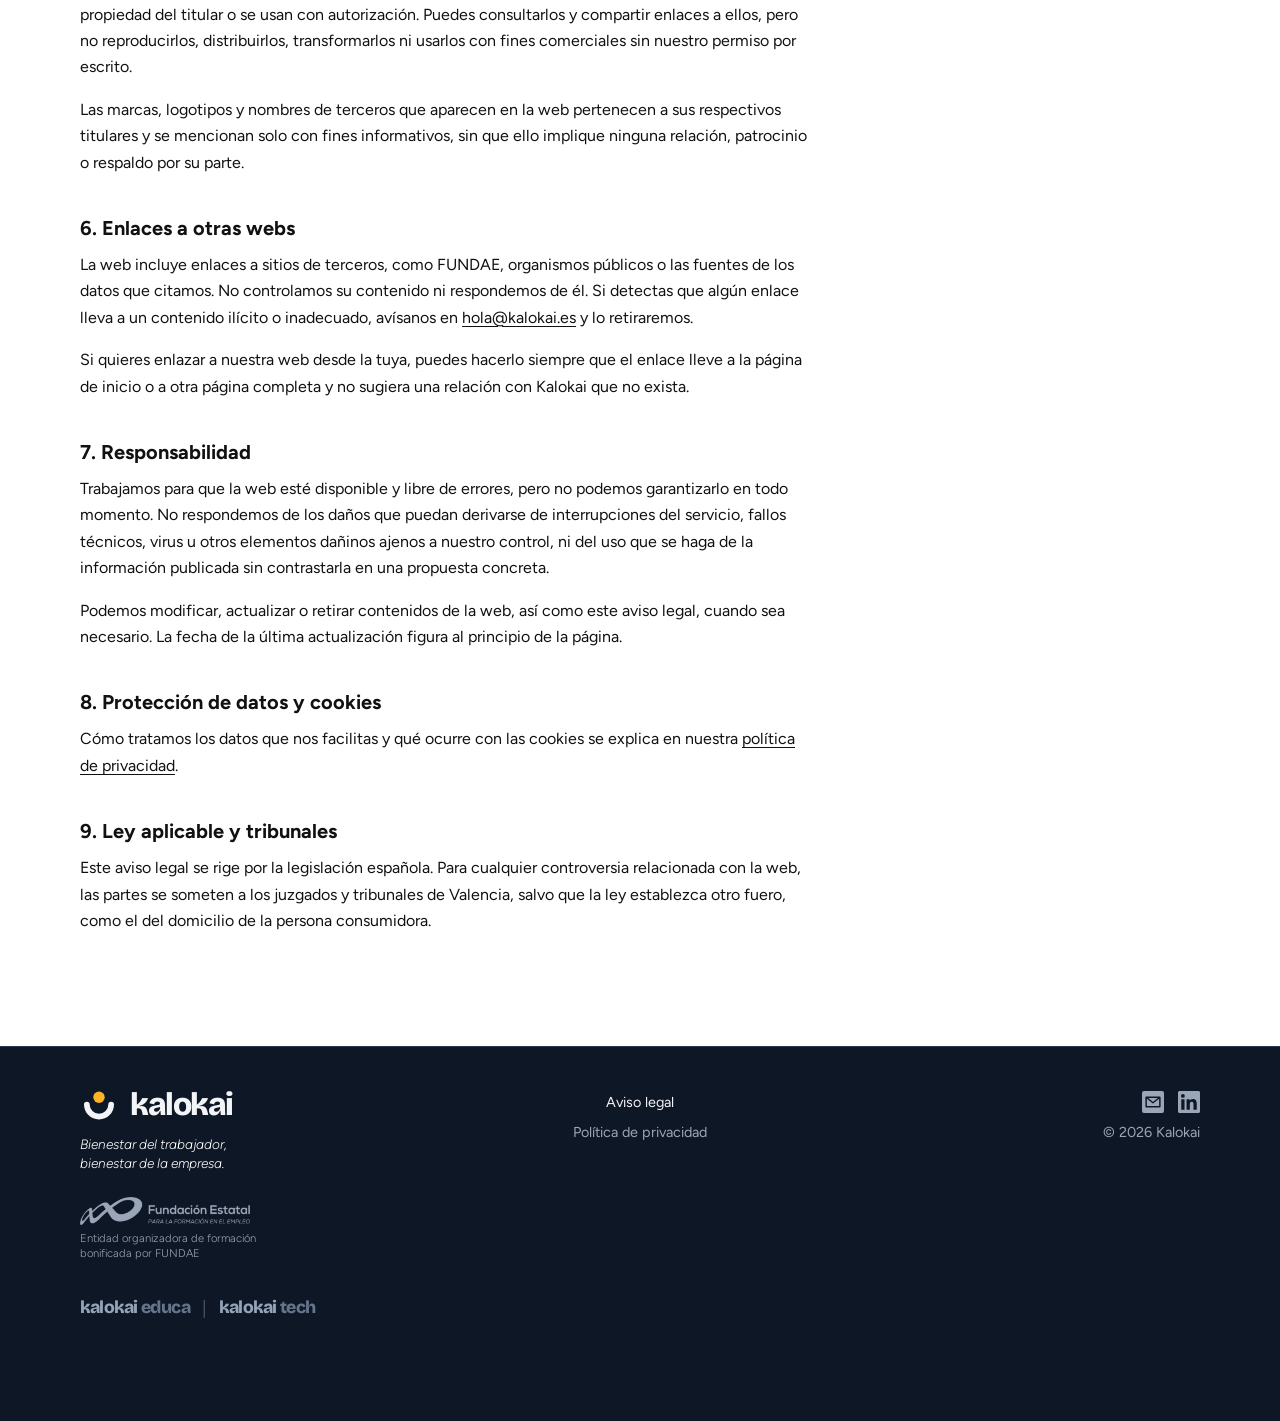
==== commit 493b854e: "Pie: sello de FUNDAE y logos de kalokai educa y kalokai tech Co-Authored-By: Claude Opus 5.5 <norepl" ====
--- a/aviso-legal.html
+++ b/aviso-legal.html
@@ -108,6 +108,15 @@
           <span class="logo-word">kalokai</span>
         </a>
         <p class="footer-claim">Bienestar del trabajador,<br>bienestar de la empresa.</p>
+        <div class="footer-fundae">
+          <img src="fundae-logo.png" width="1200" height="197" alt="FUNDAE">
+          <p>Entidad organizadora de formación bonificada por FUNDAE</p>
+        </div>
+        <div class="footer-family" aria-label="Otras líneas de Kalokai">
+          <a class="family-word" href="https://educa.kalokai.es">kalokai<span class="family-sub family-educa">educa</span></a>
+          <span class="family-sep" aria-hidden="true">|</span>
+          <a class="family-word" href="https://tech.kalokai.es">kalokai<span class="family-sub family-tech">tech</span></a>
+        </div>
       </div>
       <div class="footer-links">
         <a class="footer-link" href="aviso-legal.html" aria-current="page">Aviso legal</a>
--- a/styles.css
+++ b/styles.css
@@ -1053,3 +1053,30 @@
 .footer-icon svg { width: 22px; height: 22px; fill: currentColor; }
 .footer-icon .cut { fill: none; stroke: var(--noche); stroke-width: 1.6; stroke-linejoin: round; stroke-linecap: round; }
 .footer-icon:hover { color: var(--claro); }
+
+/* Sello de entidad organizadora de FUNDAE en el pie (como en educa.kalokai.es) */
+.footer-fundae { display: flex; flex-direction: column; align-items: flex-start; gap: 6px; margin-top: 14px; }
+.footer-fundae img { display: block; width: 170px; height: auto; }
+.footer-inner .footer-fundae p { font-size: 0.7rem; font-weight: 300; line-height: 1.35; color: var(--bruma); max-width: 19em; }
+
+/* Logos de las otras líneas de Kalokai, debajo del sello de FUNDAE (como en tech.kalokai.es) */
+.footer-family { display: flex; align-items: center; gap: 12px; margin-top: 28px; }
+.family-word { font-family: var(--display); font-weight: 800; font-size: 1.1rem; line-height: 1; letter-spacing: -0.045em; color: #94A3B8; text-decoration: none; transition: color 0.2s ease; }
+.family-word:hover { color: var(--claro); }
+.family-sub { color: #64748B; transition: color 0.2s ease; letter-spacing: -0.03em; margin-left: 0.18em; }
+.family-word:hover .family-educa { color: #7FA2F2; } /* azul de Kalokai Educa sobre fondo oscuro */
+.family-word:hover .family-tech { color: #8B85FF; }  /* índigo de Kalokai Tech sobre fondo oscuro */
+.family-sep { color: #475569; font-size: 1.1rem; line-height: 1; }
+
+/* Móvil: sello de FUNDAE y logos al final del pie, justo antes del copyright */
+@media (max-width: 680px) {
+  .footer-inner { row-gap: 0; }
+  .footer-brand, .footer-contact { display: contents; }
+  .footer-brand .logo { order: 1; }
+  .footer-claim { order: 2; margin-top: 10px !important; }
+  .footer-links { order: 3; margin: 28px 0 !important; }
+  .footer-social { order: 4; }
+  .footer-fundae { order: 5; margin-top: 28px; align-items: center; }
+  .footer-family { order: 5; margin-top: 24px; }
+  .footer-inner .small { order: 6; margin-top: 14px; }
+}
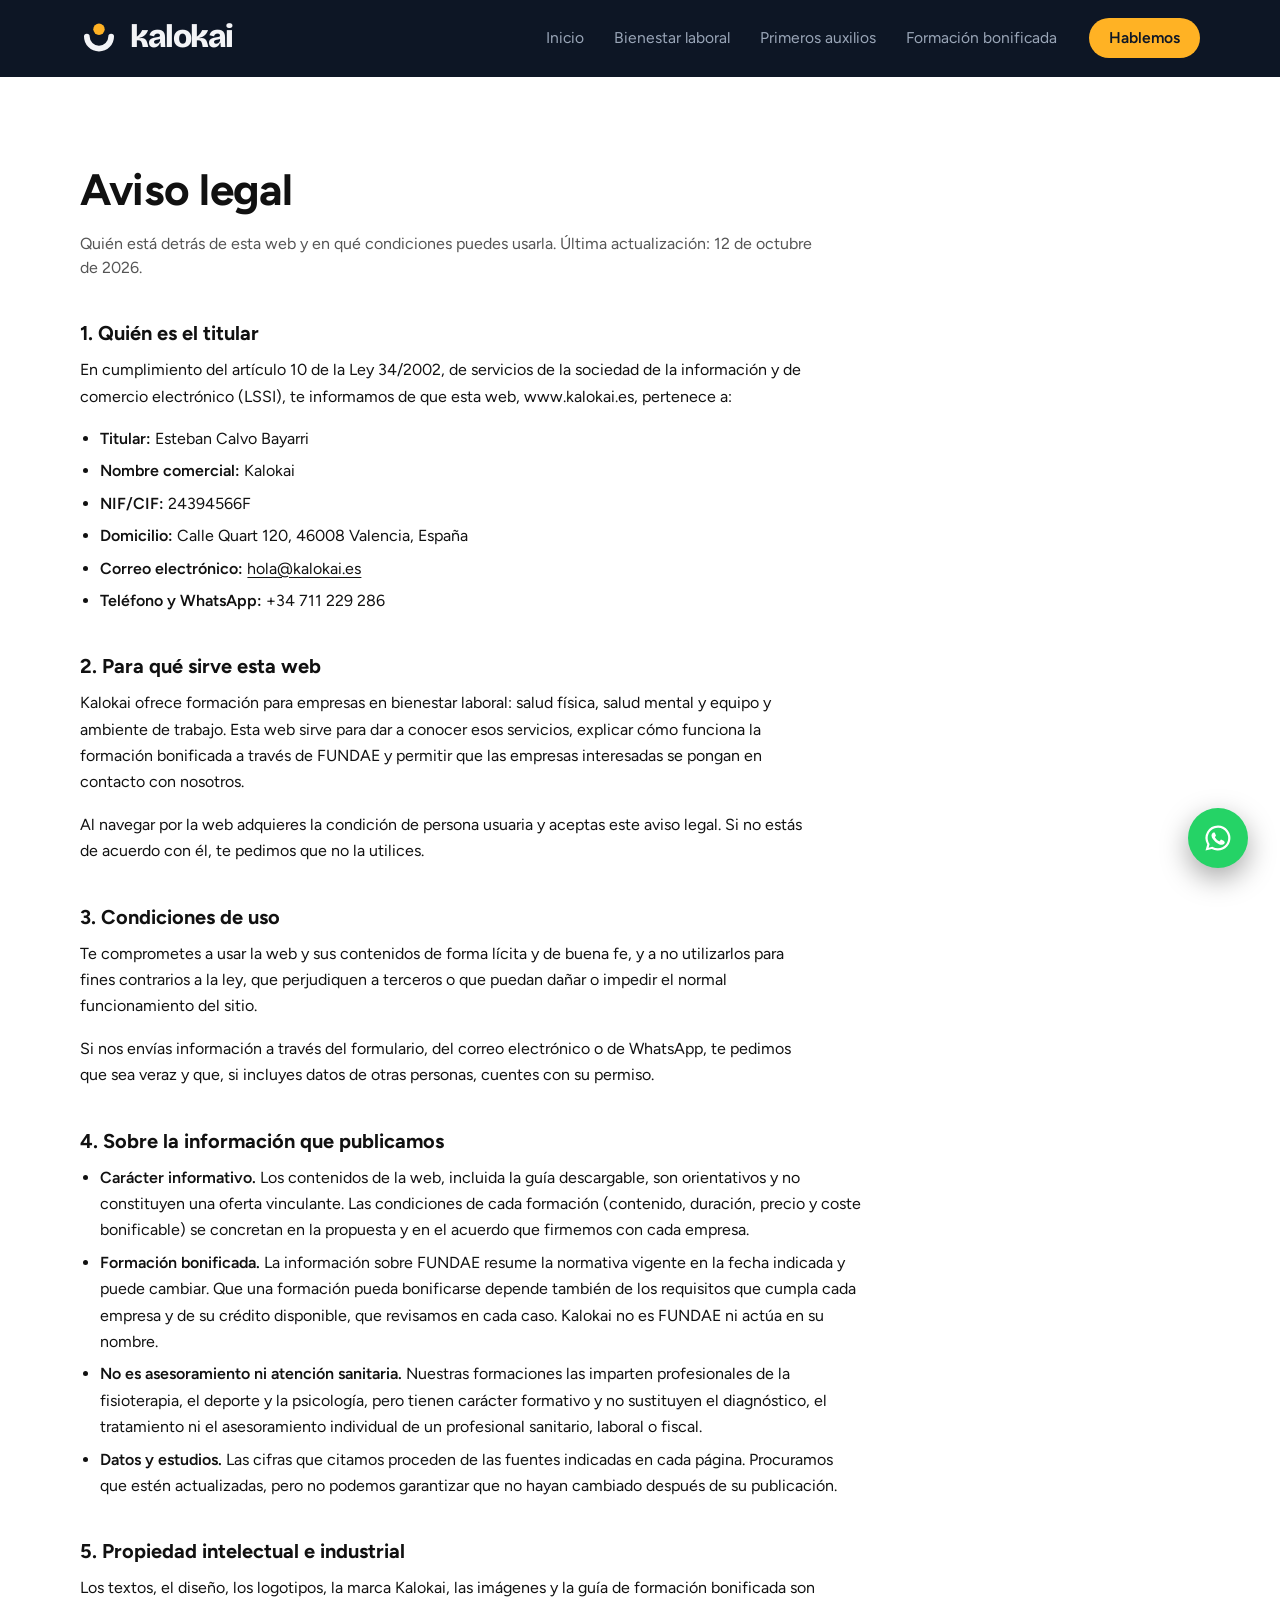
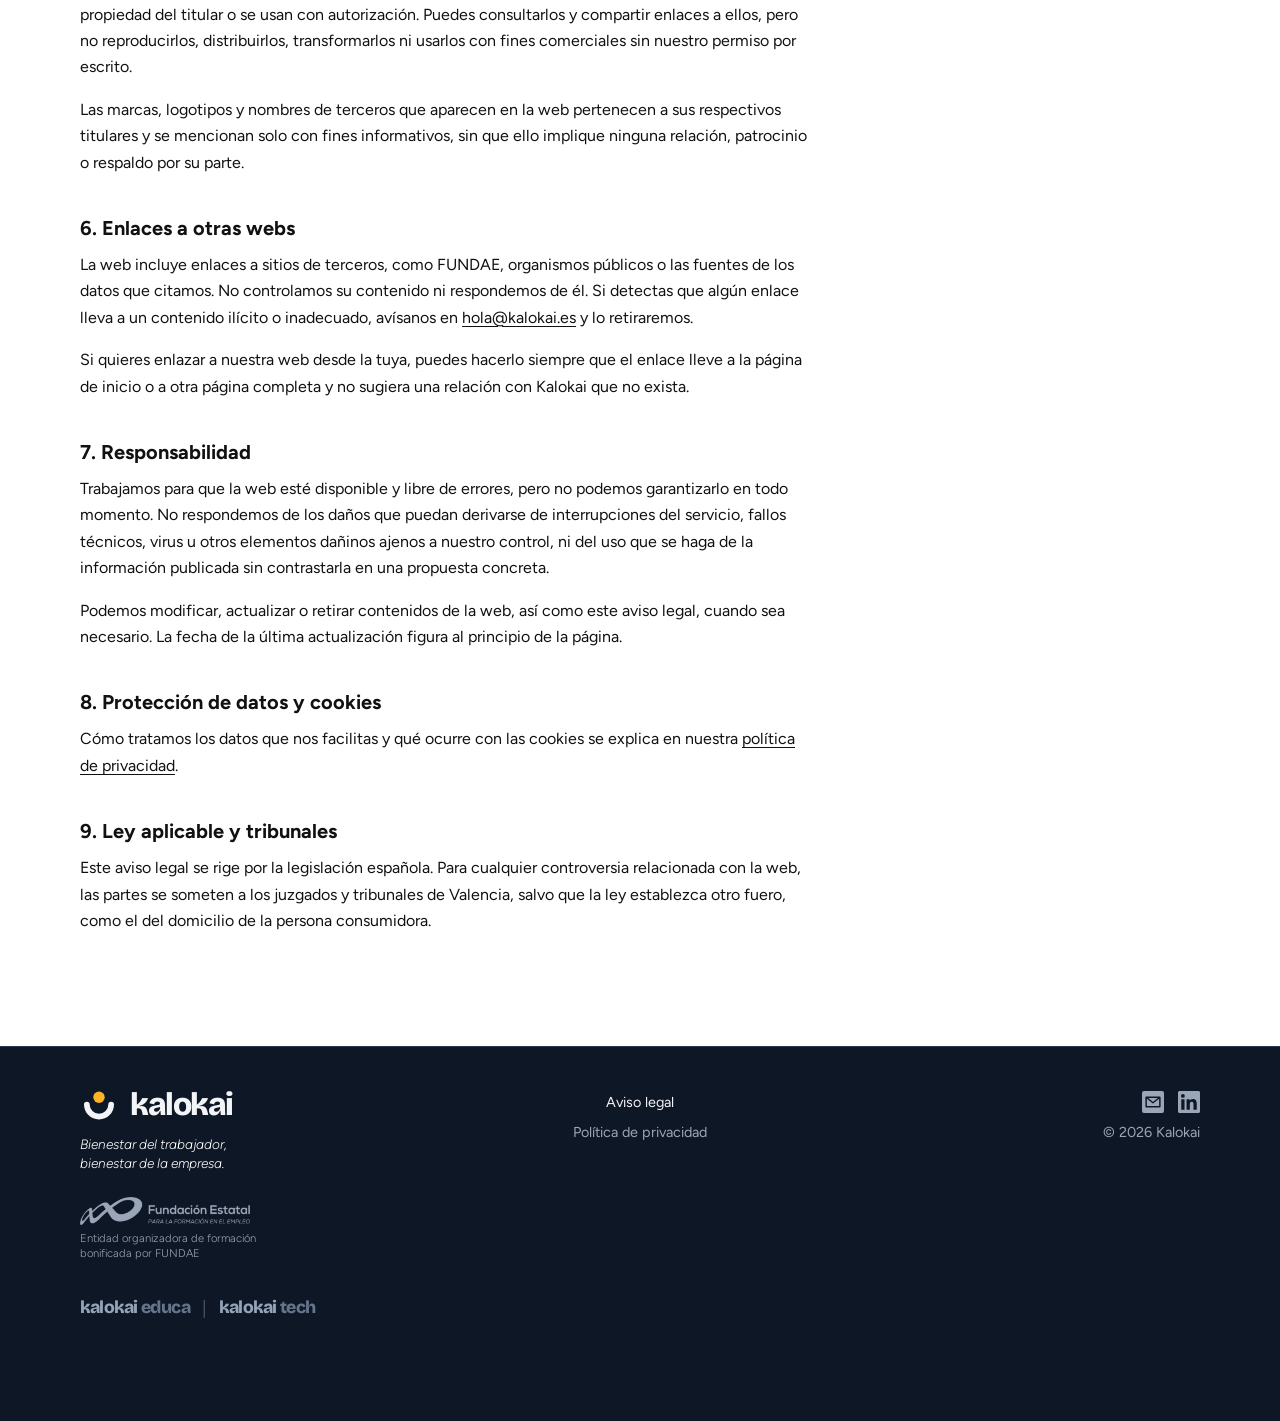
==== commit c7e98928: "WhatsApp: enlaces y aviso legal al 711 229 286 Co-Authored-By: Claude Opus 5.5 <noreply@anthropic.co" ====
--- a/aviso-legal.html
+++ b/aviso-legal.html
@@ -56,7 +56,7 @@
           <li><strong>NIF/CIF:</strong> 24394566F</li>
           <li><strong>Domicilio:</strong> Calle Quart 120, 46008 Valencia, España</li>
           <li><strong>Correo electrónico:</strong> <a href="mailto:hola@kalokai.es">hola@kalokai.es</a></li>
-          <li><strong>Teléfono y WhatsApp:</strong> +34 653 803 390</li>
+          <li><strong>Teléfono y WhatsApp:</strong> +34 711 229 286</li>
         </ul>
 
         <h2>2. Para qué sirve esta web</h2>
@@ -113,9 +113,9 @@
           <p>Entidad organizadora de formación bonificada por FUNDAE</p>
         </div>
         <div class="footer-family" aria-label="Otras líneas de Kalokai">
-          <a class="family-word" href="https://educa.kalokai.es">kalokai<span class="family-sub family-educa">educa</span></a>
+          <span class="family-word">kalokai<span class="family-sub family-educa">educa</span></span>
           <span class="family-sep" aria-hidden="true">|</span>
-          <a class="family-word" href="https://tech.kalokai.es">kalokai<span class="family-sub family-tech">tech</span></a>
+          <span class="family-word">kalokai<span class="family-sub family-tech">tech</span></span>
         </div>
       </div>
       <div class="footer-links">
@@ -136,7 +136,7 @@
     </div>
   </footer>
 
-  <a class="wa-float" href="https://wa.me/34653803390?text=Hola%20Kalokai%2C%20me%20gustar%C3%ADa%20recibir%20informaci%C3%B3n." target="_blank" rel="noopener" aria-label="Escríbenos por WhatsApp">
+  <a class="wa-float" href="https://wa.me/34711229286?text=Hola%20Kalokai%2C%20me%20gustar%C3%ADa%20recibir%20informaci%C3%B3n." target="_blank" rel="noopener" aria-label="Escríbenos por WhatsApp">
     <svg viewBox="0 0 24 24" aria-hidden="true"><path d="M12 2a10 10 0 0 0-8.6 15.1L2 22l5-1.3A10 10 0 1 0 12 2Zm0 18.2a8.2 8.2 0 0 1-4.2-1.1l-.3-.2-3 .8.8-2.9-.2-.3A8.2 8.2 0 1 1 12 20.2Zm4.5-6.1c-.2-.1-1.5-.7-1.7-.8-.2-.1-.4-.1-.6.1l-.8 1c-.1.2-.3.2-.5.1a6.7 6.7 0 0 1-3.3-2.9c-.3-.4.3-.4.7-1.4.1-.2 0-.3 0-.4l-.8-1.8c-.2-.5-.4-.4-.6-.4h-.5a1 1 0 0 0-.7.3 3 3 0 0 0-.9 2.2 5.2 5.2 0 0 0 1.1 2.7 11.8 11.8 0 0 0 4.5 4c1.7.7 2.3.8 3.1.6.5-.1 1.5-.6 1.7-1.2.2-.6.2-1.1.2-1.2-.1-.1-.2-.2-.5-.3Z"/></svg>
   </a>
 
--- a/styles.css
+++ b/styles.css
@@ -1062,10 +1062,7 @@
 /* Logos de las otras líneas de Kalokai, debajo del sello de FUNDAE (como en tech.kalokai.es) */
 .footer-family { display: flex; align-items: center; gap: 12px; margin-top: 28px; }
 .family-word { font-family: var(--display); font-weight: 800; font-size: 1.1rem; line-height: 1; letter-spacing: -0.045em; color: #94A3B8; text-decoration: none; transition: color 0.2s ease; }
-.family-word:hover { color: var(--claro); }
 .family-sub { color: #64748B; transition: color 0.2s ease; letter-spacing: -0.03em; margin-left: 0.18em; }
-.family-word:hover .family-educa { color: #7FA2F2; } /* azul de Kalokai Educa sobre fondo oscuro */
-.family-word:hover .family-tech { color: #8B85FF; }  /* índigo de Kalokai Tech sobre fondo oscuro */
 .family-sep { color: #475569; font-size: 1.1rem; line-height: 1; }
 
 /* Móvil: sello de FUNDAE y logos al final del pie, justo antes del copyright */
@@ -1077,6 +1074,6 @@
   .footer-links { order: 3; margin: 28px 0 !important; }
   .footer-social { order: 4; }
   .footer-fundae { order: 5; margin-top: 28px; align-items: center; }
-  .footer-family { order: 5; margin-top: 24px; }
+  .footer-family { order: 2; margin-top: 28px; }
   .footer-inner .small { order: 6; margin-top: 14px; }
 }
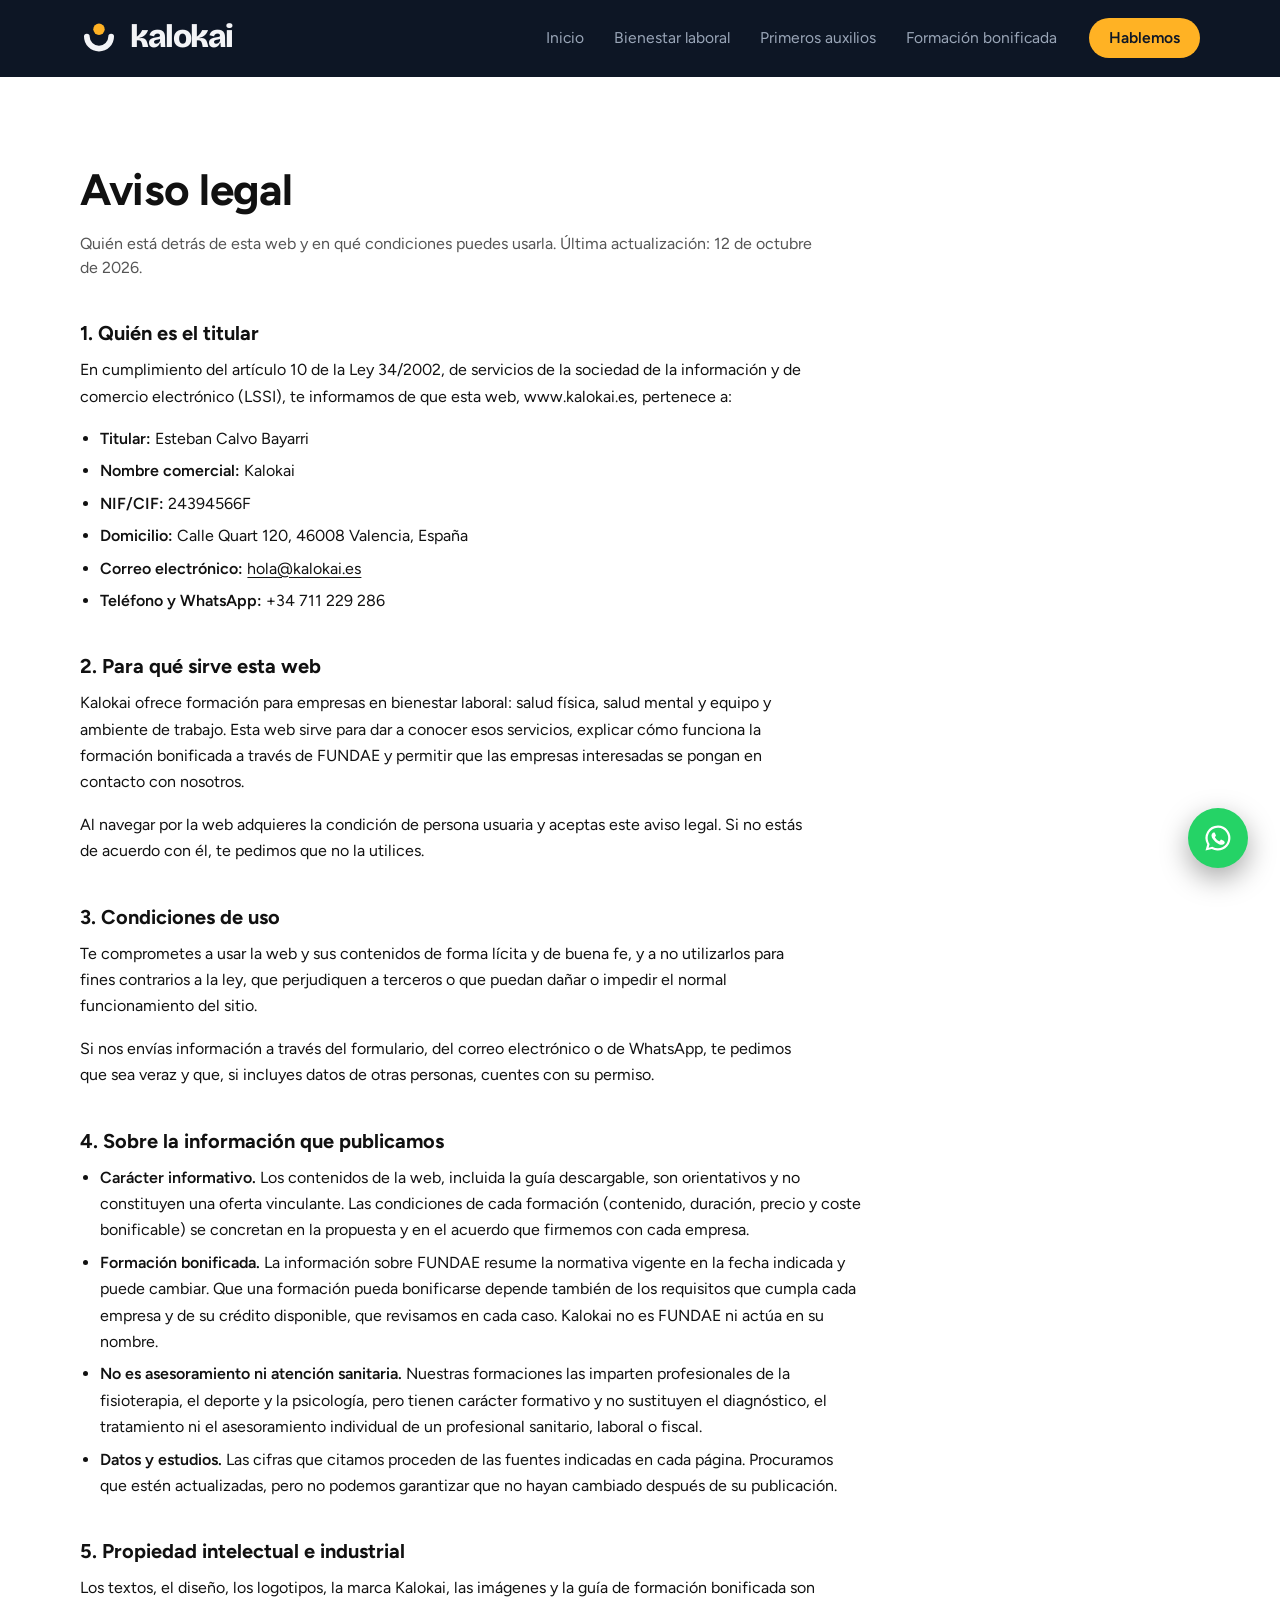
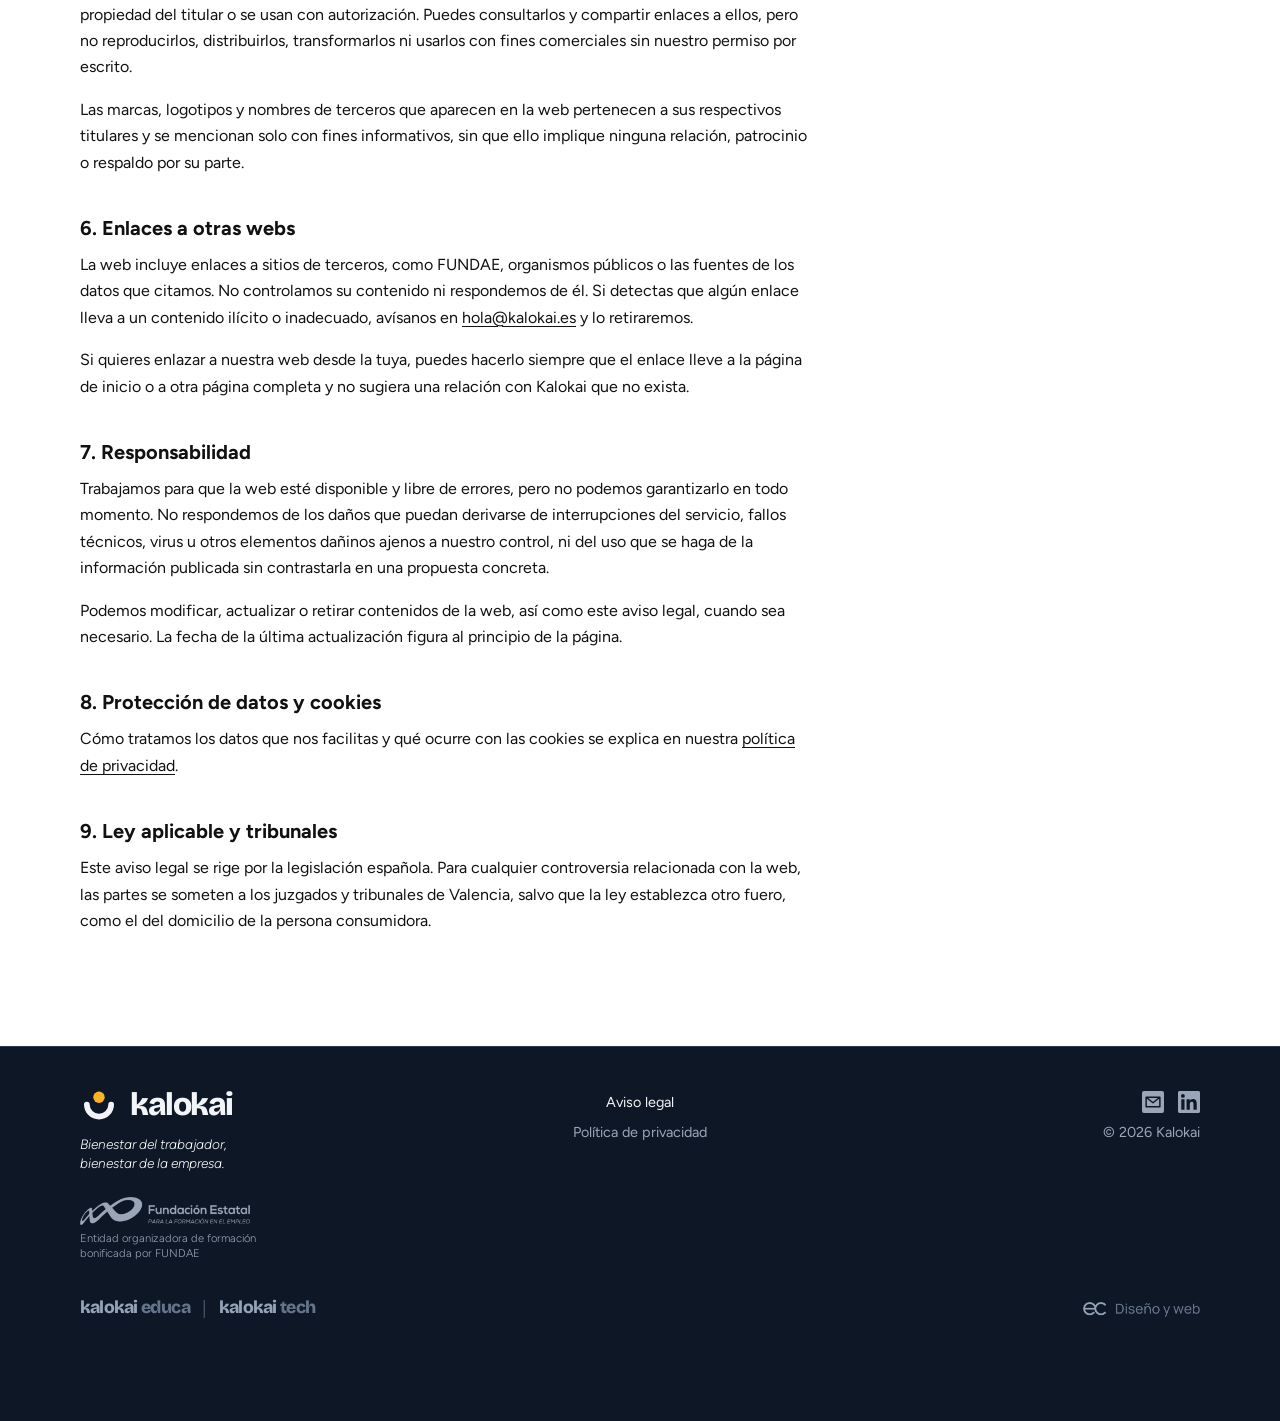
==== commit df21ce47: "Pie: crédito «EC · Diseño y web» abajo a la derecha, a la altura de las otras líneas Co-Authored-By:" ====
--- a/aviso-legal.html
+++ b/aviso-legal.html
@@ -132,6 +132,7 @@
           </a>
         </div>
         <p class="small">© 2026 Kalokai</p>
+        <img class="footer-credit" src="credito-diseno-web.png" width="405" height="52" alt="Diseño y web: EC">
       </div>
     </div>
   </footer>
--- a/styles.css
+++ b/styles.css
@@ -1077,3 +1077,69 @@
   .footer-family { order: 2; margin-top: 28px; }
   .footer-inner .small { order: 6; margin-top: 14px; }
 }
+
+/* Reconocimiento: certificados y placa */
+.recognition { padding: var(--section) 0; background: var(--medianoche); }
+.recognition-grid {
+  display: grid;
+  grid-template-columns: minmax(0, 1fr) minmax(0, 1.1fr);
+  gap: clamp(40px, 6vw, 88px);
+  align-items: center;
+}
+.recognition .intro { color: var(--niebla); }
+.recognition-list { list-style: none; margin: 0; padding: 0; display: grid; gap: 16px; }
+.recognition-list li { border-top: 1px solid var(--linea); padding-top: 24px; }
+.recognition-list h3 {
+  font-family: var(--display);
+  font-weight: 600;
+  font-size: 1.4rem;
+  letter-spacing: -0.02em;
+  line-height: 1.2;
+  margin: 0 0 10px;
+  color: var(--claro);
+}
+.recognition-list p { margin: 0; color: var(--bruma); }
+.recognition-list .recognition-plaque {
+  border-top: 0;
+  margin-top: 8px;
+  padding: 24px 28px 28px;
+  border-radius: var(--radius-md);
+  background: var(--noche);
+  box-shadow: inset 0 0 0 1px var(--linea);
+}
+.recognition-tag {
+  display: inline-block;
+  margin-bottom: 12px;
+  font-size: 0.8rem;
+  font-weight: 600;
+  letter-spacing: 0.08em;
+  text-transform: uppercase;
+  color: var(--ambar);
+}
+.recognition-art { margin: 0; }
+.recognition-art img {
+  display: block;
+  width: 100%;
+  height: auto;
+  border-radius: var(--radius-lg);
+  box-shadow: 0 30px 60px -30px rgba(0, 0, 0, 0.6);
+}
+@media (max-width: 900px) {
+  .recognition-grid { grid-template-columns: 1fr; }
+  .recognition-art img { border-radius: var(--radius-md); }
+}
+/* Título y texto uno debajo del otro, en una sola columna */
+.recognition-head { grid-template-columns: 1fr; align-items: start; }
+.recognition-head .h2 { max-width: none; }
+.recognition-head .intro { max-width: none; }
+@media (min-width: 901px) {
+  .recognition-head { justify-items: center; text-align: center; }
+  .recognition-head .intro { text-wrap: balance; }
+}
+
+/* Crédito «EC · Diseño y web»: abajo a la derecha, a la altura de kalokai educa | kalokai tech */
+.footer-contact { align-self: stretch; }
+.footer-credit { display: block; height: 15px; width: auto; margin-top: auto; }
+@media (max-width: 680px) {
+  .footer-credit { order: 7; margin-top: 28px; }
+}
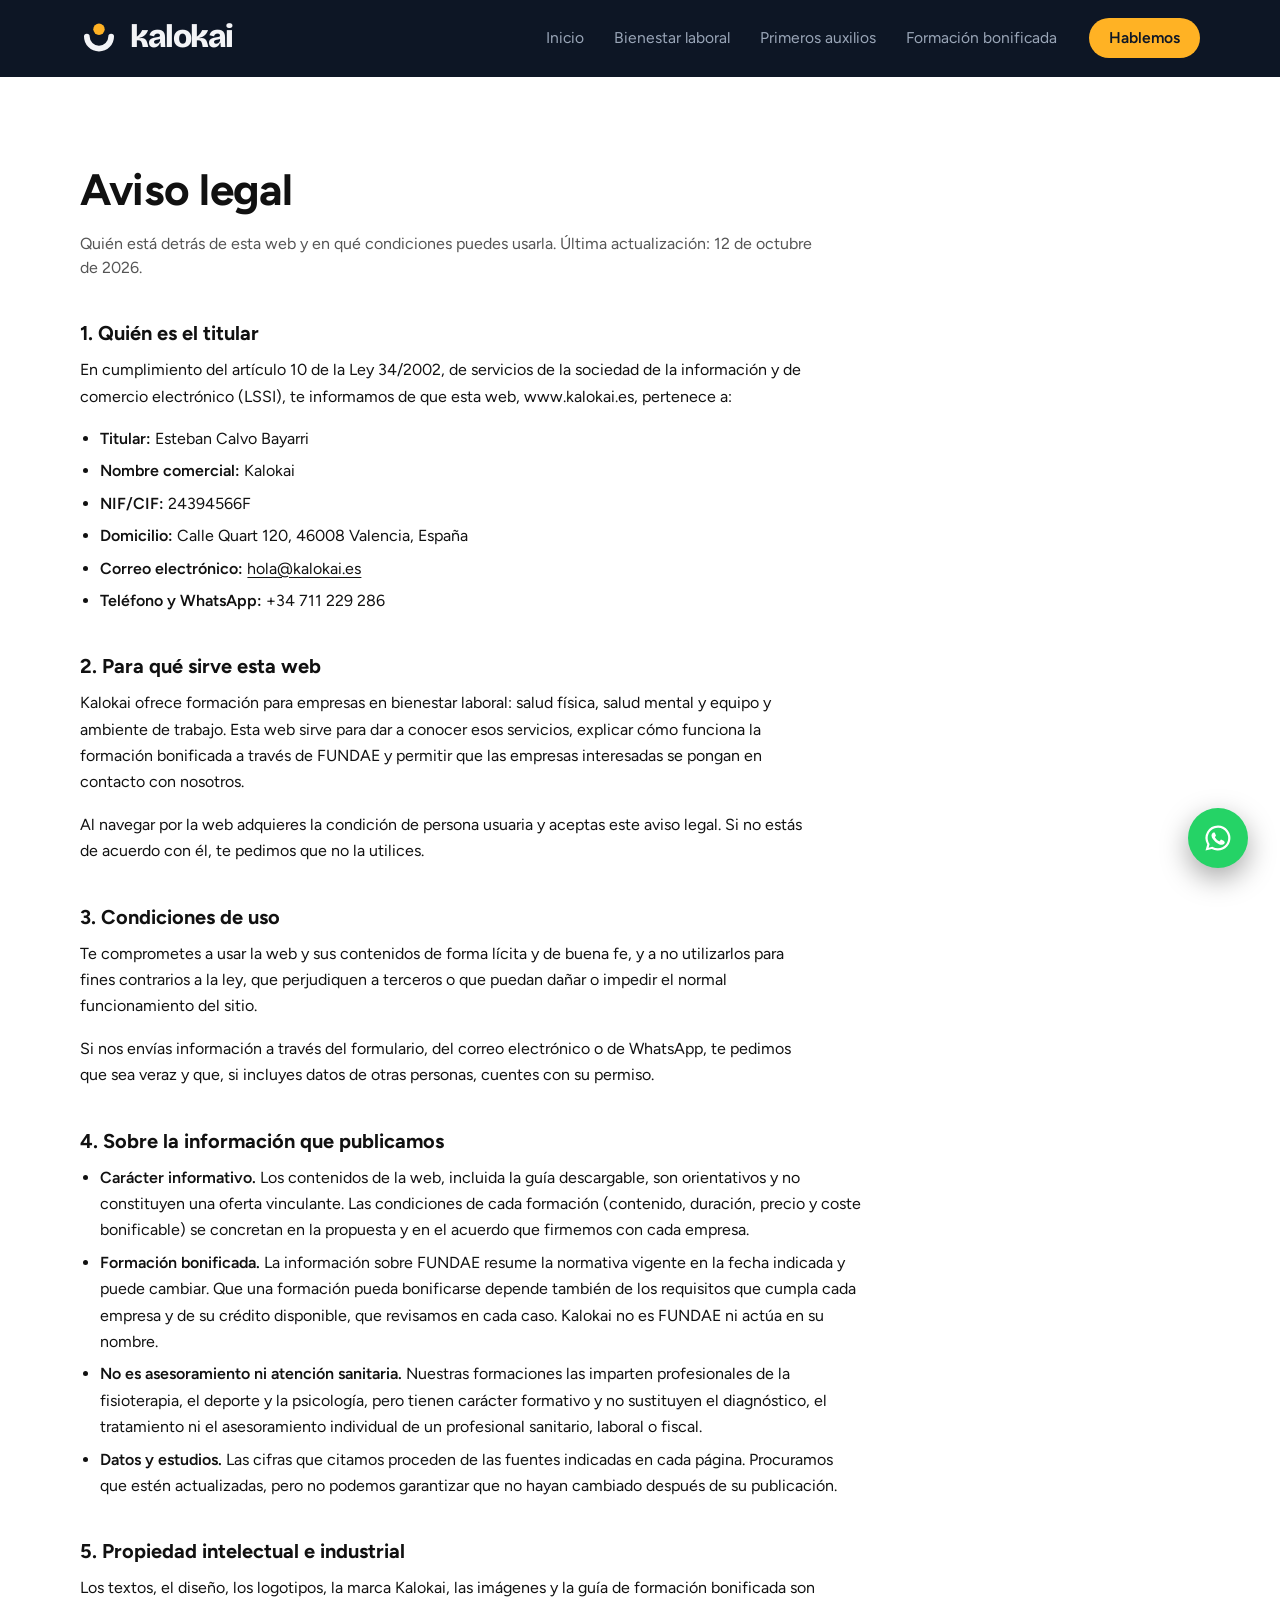
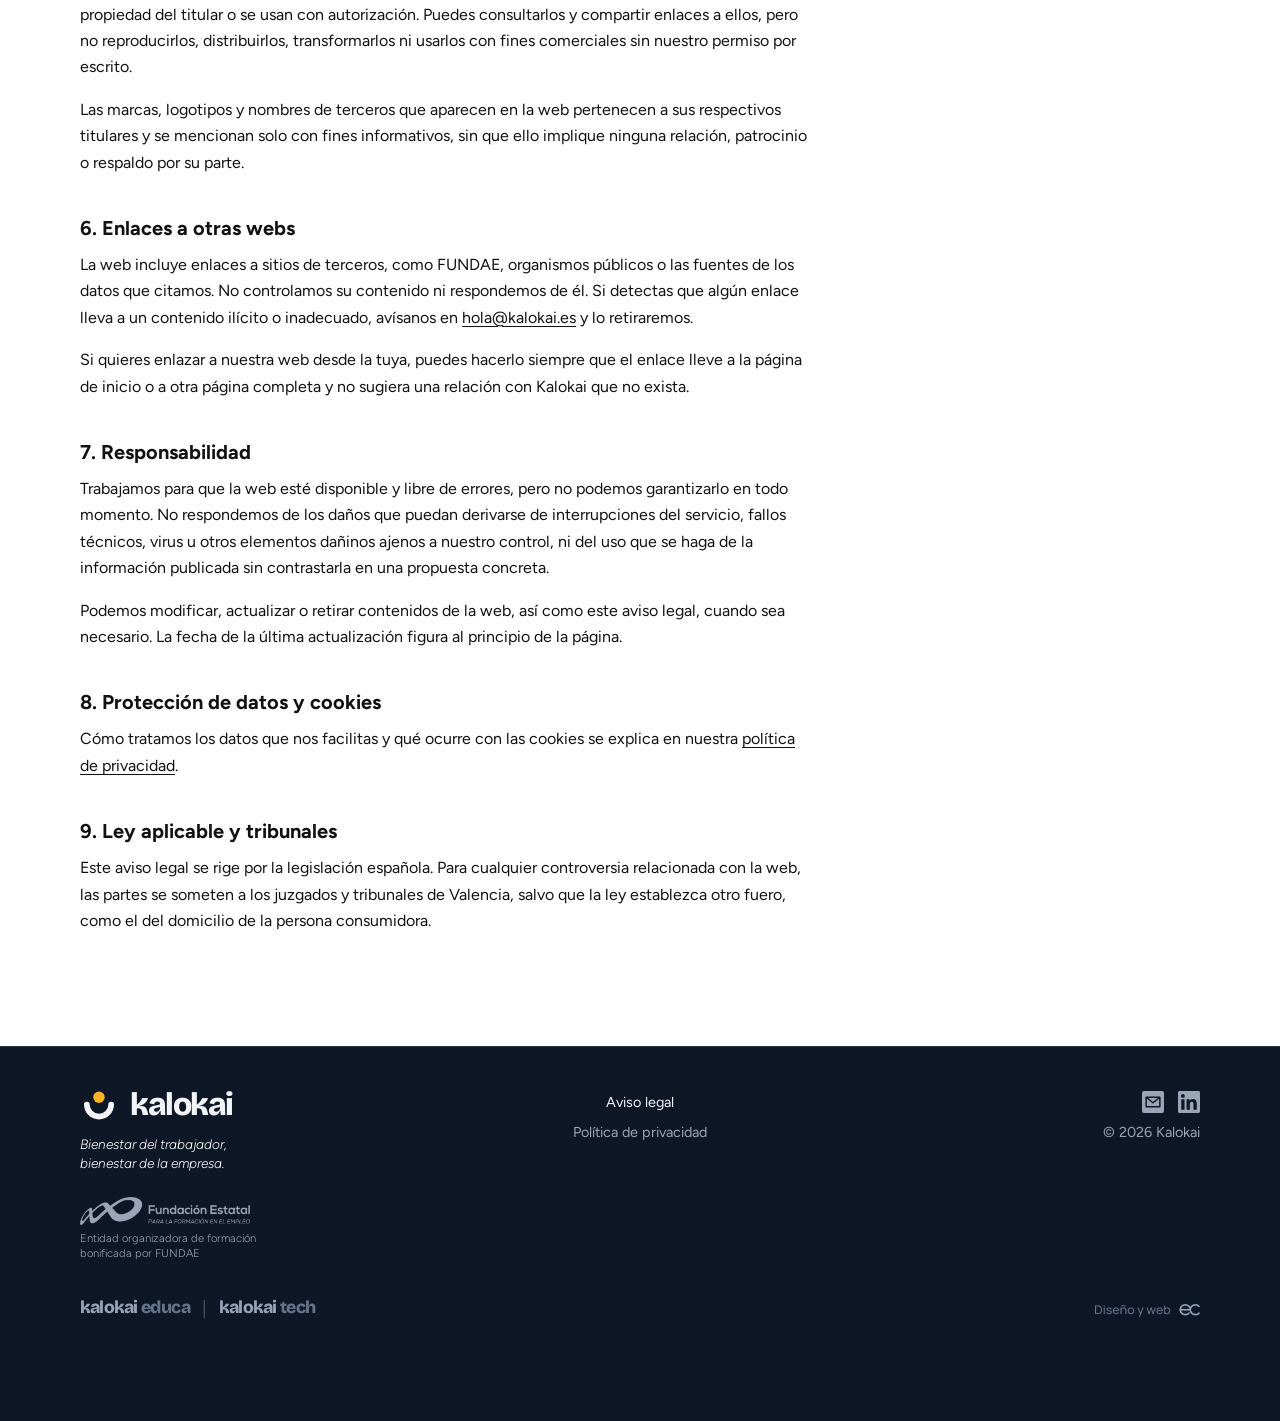
==== commit 760c645c: "Pie: «Diseño y web» antes que EC, con enlace a ecwebdesign.es Co-Authored-By: Claude Opus 5.5 <norep" ====
--- a/aviso-legal.html
+++ b/aviso-legal.html
@@ -132,7 +132,7 @@
           </a>
         </div>
         <p class="small">© 2026 Kalokai</p>
-        <img class="footer-credit" src="credito-diseno-web.png" width="405" height="52" alt="Diseño y web: EC">
+        <a class="footer-credit" href="https://ecwebdesign.es" target="_blank" rel="noopener" aria-label="Diseño y web: EC Web Design"><img src="credito-diseno-web.png" width="405" height="52" alt=""></a>
       </div>
     </div>
   </footer>
--- a/styles.css
+++ b/styles.css
@@ -1139,7 +1139,9 @@
 
 /* Crédito «EC · Diseño y web»: abajo a la derecha, a la altura de kalokai educa | kalokai tech */
 .footer-contact { align-self: stretch; }
-.footer-credit { display: block; height: 15px; width: auto; margin-top: auto; }
+.footer-credit { display: block; margin-top: auto; transition: filter 0.2s ease; }
+.footer-credit img { display: block; height: 13.5px; width: auto; }
+.footer-credit:hover { filter: brightness(1.45); }
 @media (max-width: 680px) {
   .footer-credit { order: 7; margin-top: 28px; }
 }
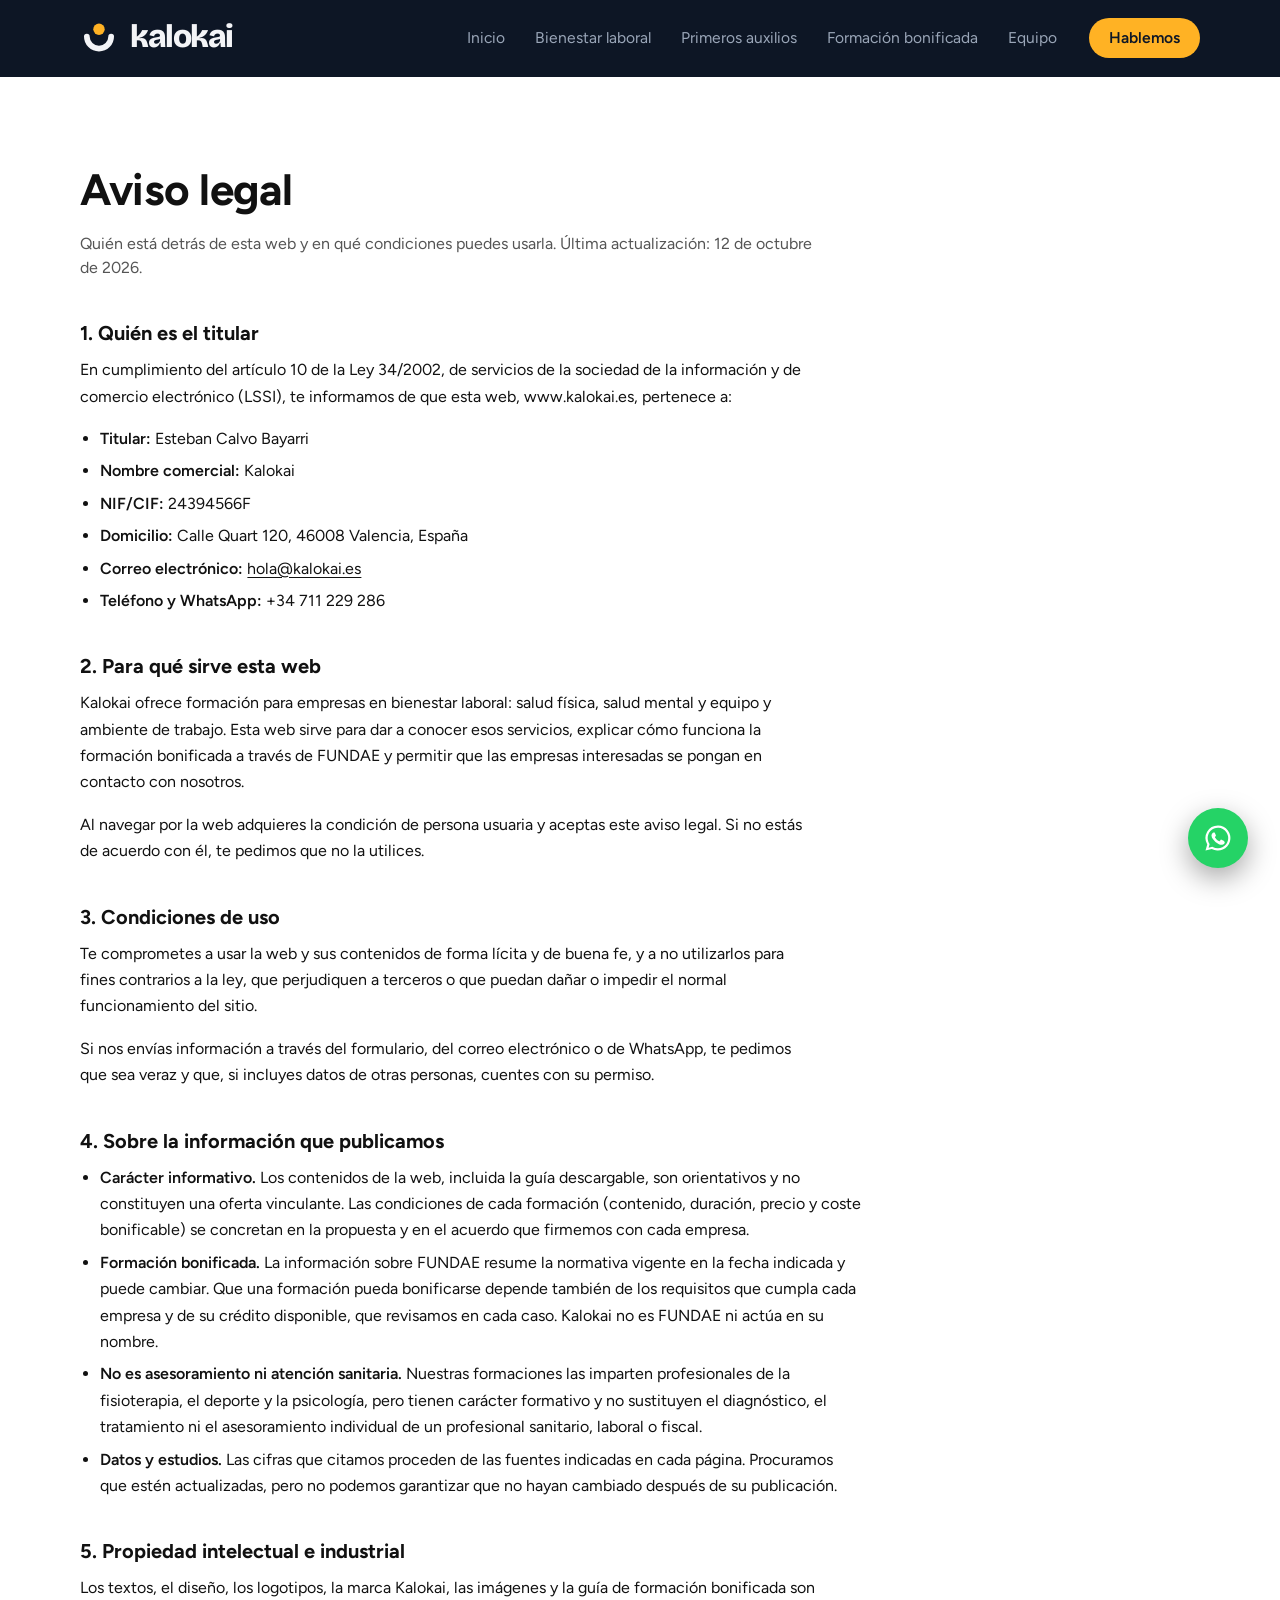
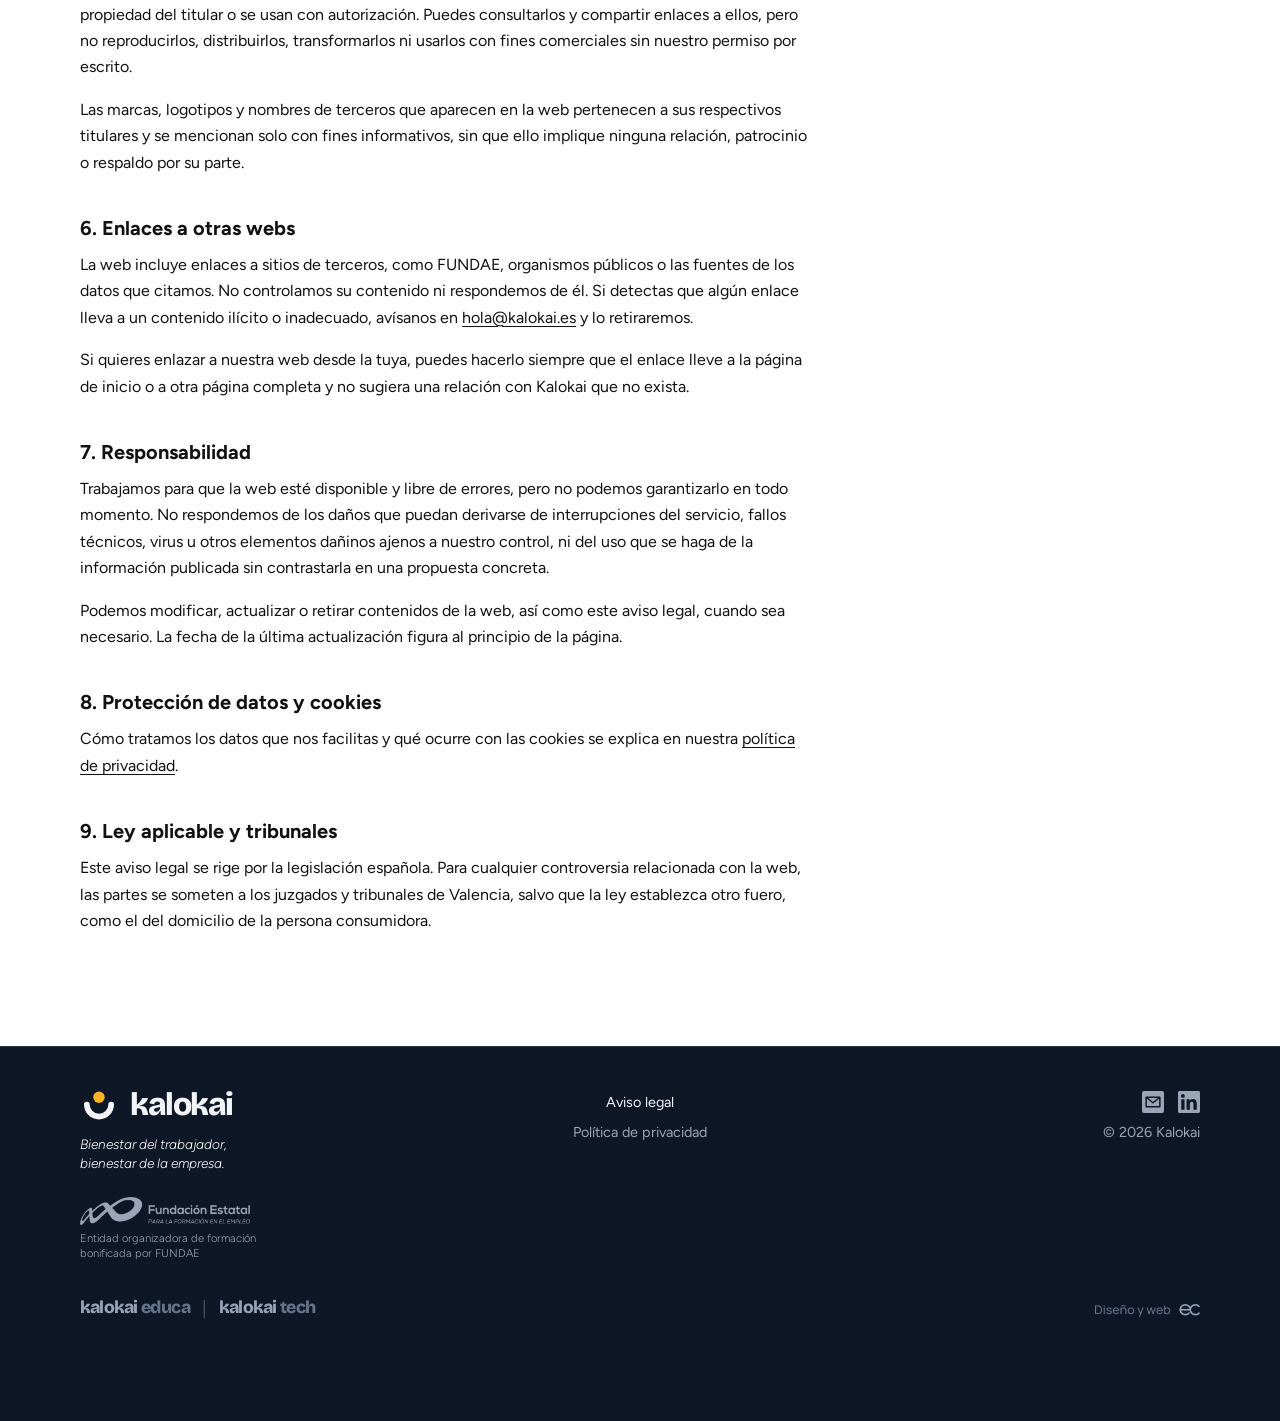
==== commit e5d7548c: "Añade la página «Equipo» con cuatro colaboradores Nueva página equipo.html con las fichas de Rafael " ====
--- a/aviso-legal.html
+++ b/aviso-legal.html
@@ -31,6 +31,7 @@
           <li><a href="bienestar-laboral.html">Bienestar laboral</a></li>
           <li><a href="primeros-auxilios.html">Primeros auxilios</a></li>
           <li><a href="formacion-bonificada.html">Formación bonificada</a></li>
+          <li><a href="equipo.html">Equipo</a></li>
         </ul>
       </nav>
       <a class="btn btn-small" href="#solicitud" data-solicitud>Hablemos</a>
--- a/styles.css
+++ b/styles.css
@@ -1145,3 +1145,81 @@
 @media (max-width: 680px) {
   .footer-credit { order: 7; margin-top: 28px; }
 }
+
+/* Equipo Kalokai */
+
+.team { padding: var(--section) 0; }
+
+.team-grid {
+  display: grid;
+  grid-template-columns: repeat(4, minmax(0, 1fr));
+  gap: 16px;
+}
+
+.member {
+  background: var(--medianoche);
+  border-radius: var(--radius-lg);
+  overflow: hidden;
+  display: flex;
+  flex-direction: column;
+}
+.member-media { position: relative; }
+.member-photo {
+  display: block;
+  width: 100%;
+  aspect-ratio: 4 / 5;
+  height: auto;
+  object-fit: cover;
+  background: var(--linea);
+}
+.member-body {
+  padding: clamp(22px, 2.2vw, 30px);
+  display: flex;
+  flex-direction: column;
+  flex: 1;
+}
+.member-area {
+  margin: 0 0 14px;
+  font-size: 0.72rem;
+  font-weight: 600;
+  letter-spacing: 0.07em;
+  white-space: nowrap;
+  text-transform: uppercase;
+  color: var(--ambar);
+}
+.member-name {
+  font-family: var(--display);
+  font-weight: 800;
+  font-size: clamp(1.6rem, 1.3rem + 0.7vw, 2rem);
+  line-height: 1.02;
+  letter-spacing: -0.035em;
+  margin: 0 0 6px;
+}
+.member-role { color: var(--bruma); font-weight: 500; margin: 0 0 18px; }
+.member-bio { color: var(--niebla); line-height: 1.6; margin: 0 0 22px; }
+.member-link {
+  margin-top: auto;
+  color: var(--claro);
+  font-weight: 600;
+  text-decoration: none;
+  border-bottom: 2px solid var(--ambar);
+  align-self: flex-start;
+  padding-bottom: 2px;
+}
+.member-link:hover { color: var(--ambar); }
+
+@media (max-width: 1100px) {
+  .team-grid { grid-template-columns: repeat(2, minmax(0, 1fr)); }
+}
+@media (max-width: 600px) {
+  .team-grid { grid-template-columns: 1fr; }
+}
+
+/* Capa suave para que todas las fotos tengan el mismo tono */
+.member-photo { filter: saturate(0.82) contrast(1.04) brightness(0.97); }
+.member-media::after {
+  content: ""; position: absolute; inset: 0; pointer-events: none;
+  background:
+    linear-gradient(180deg, rgba(14,23,38,0) 55%, rgba(24,37,64,0.55) 100%),
+    rgba(24,37,64,0.12);
+}
